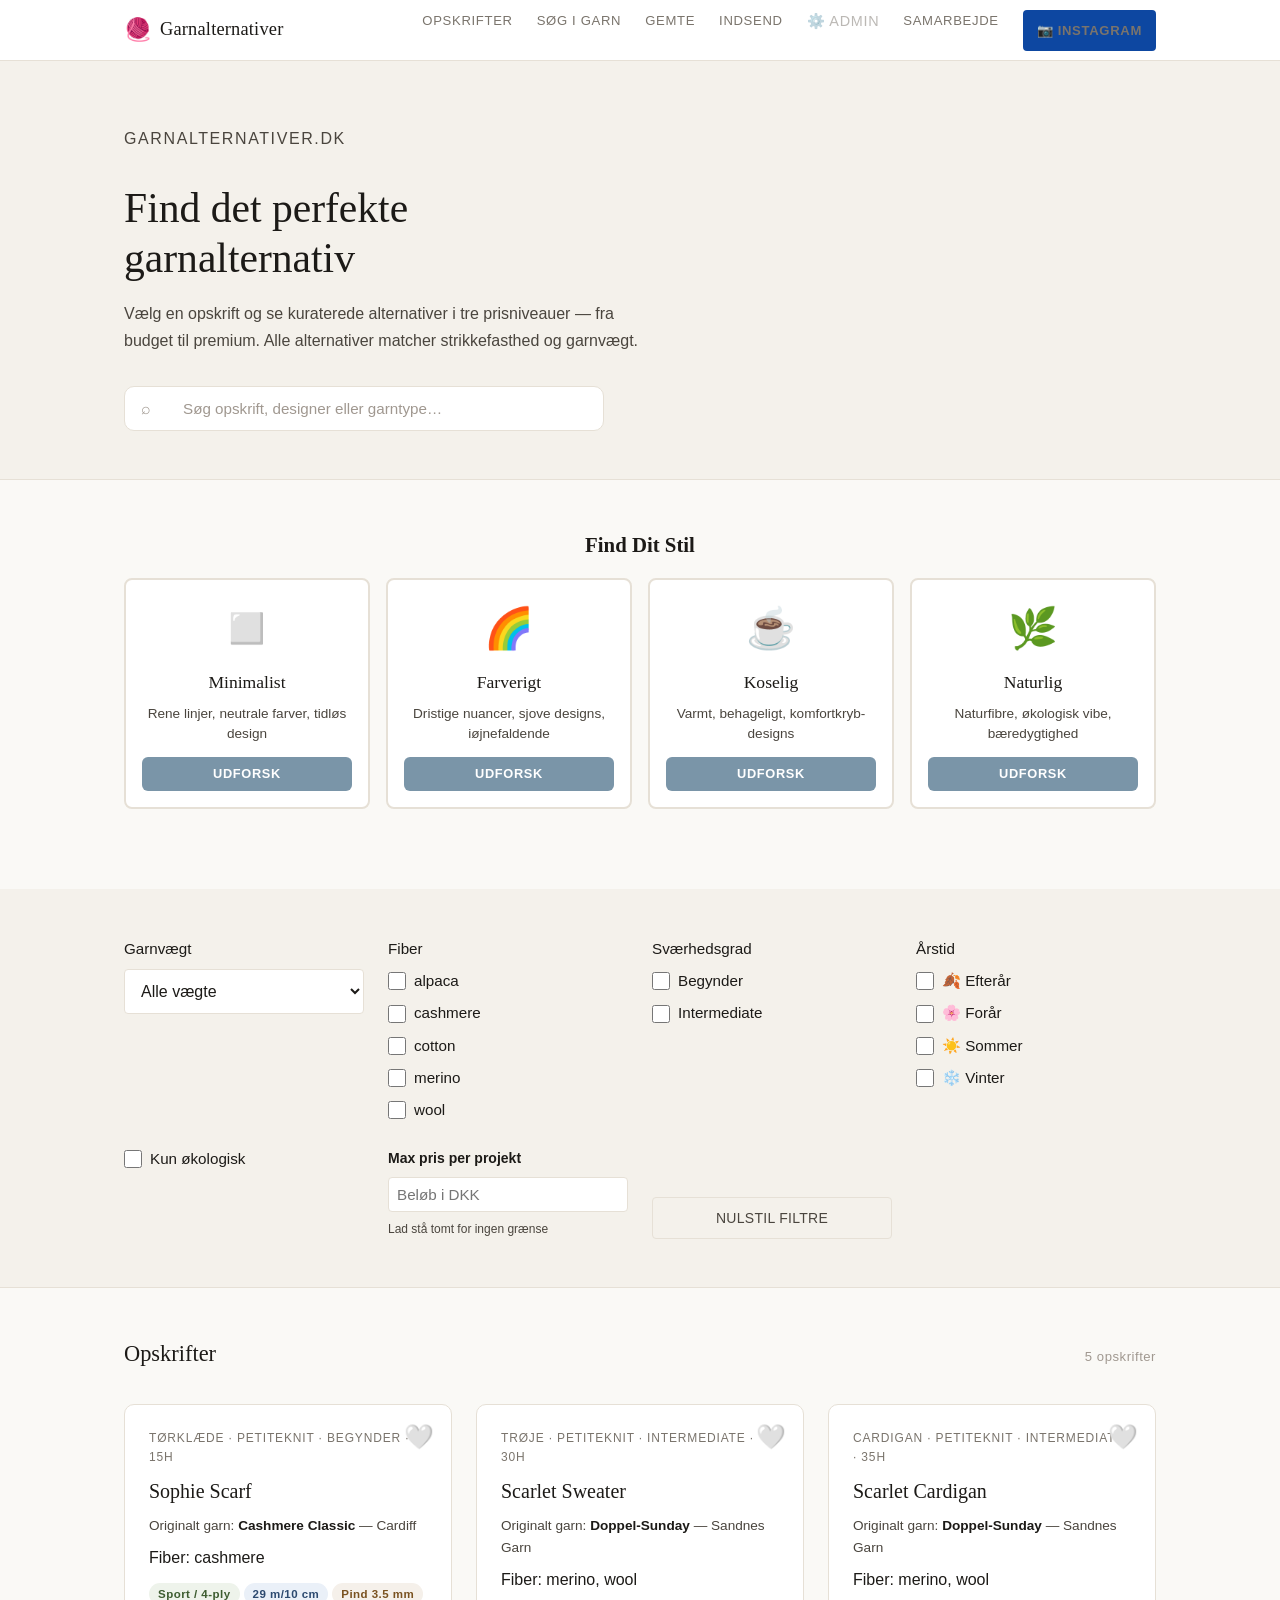
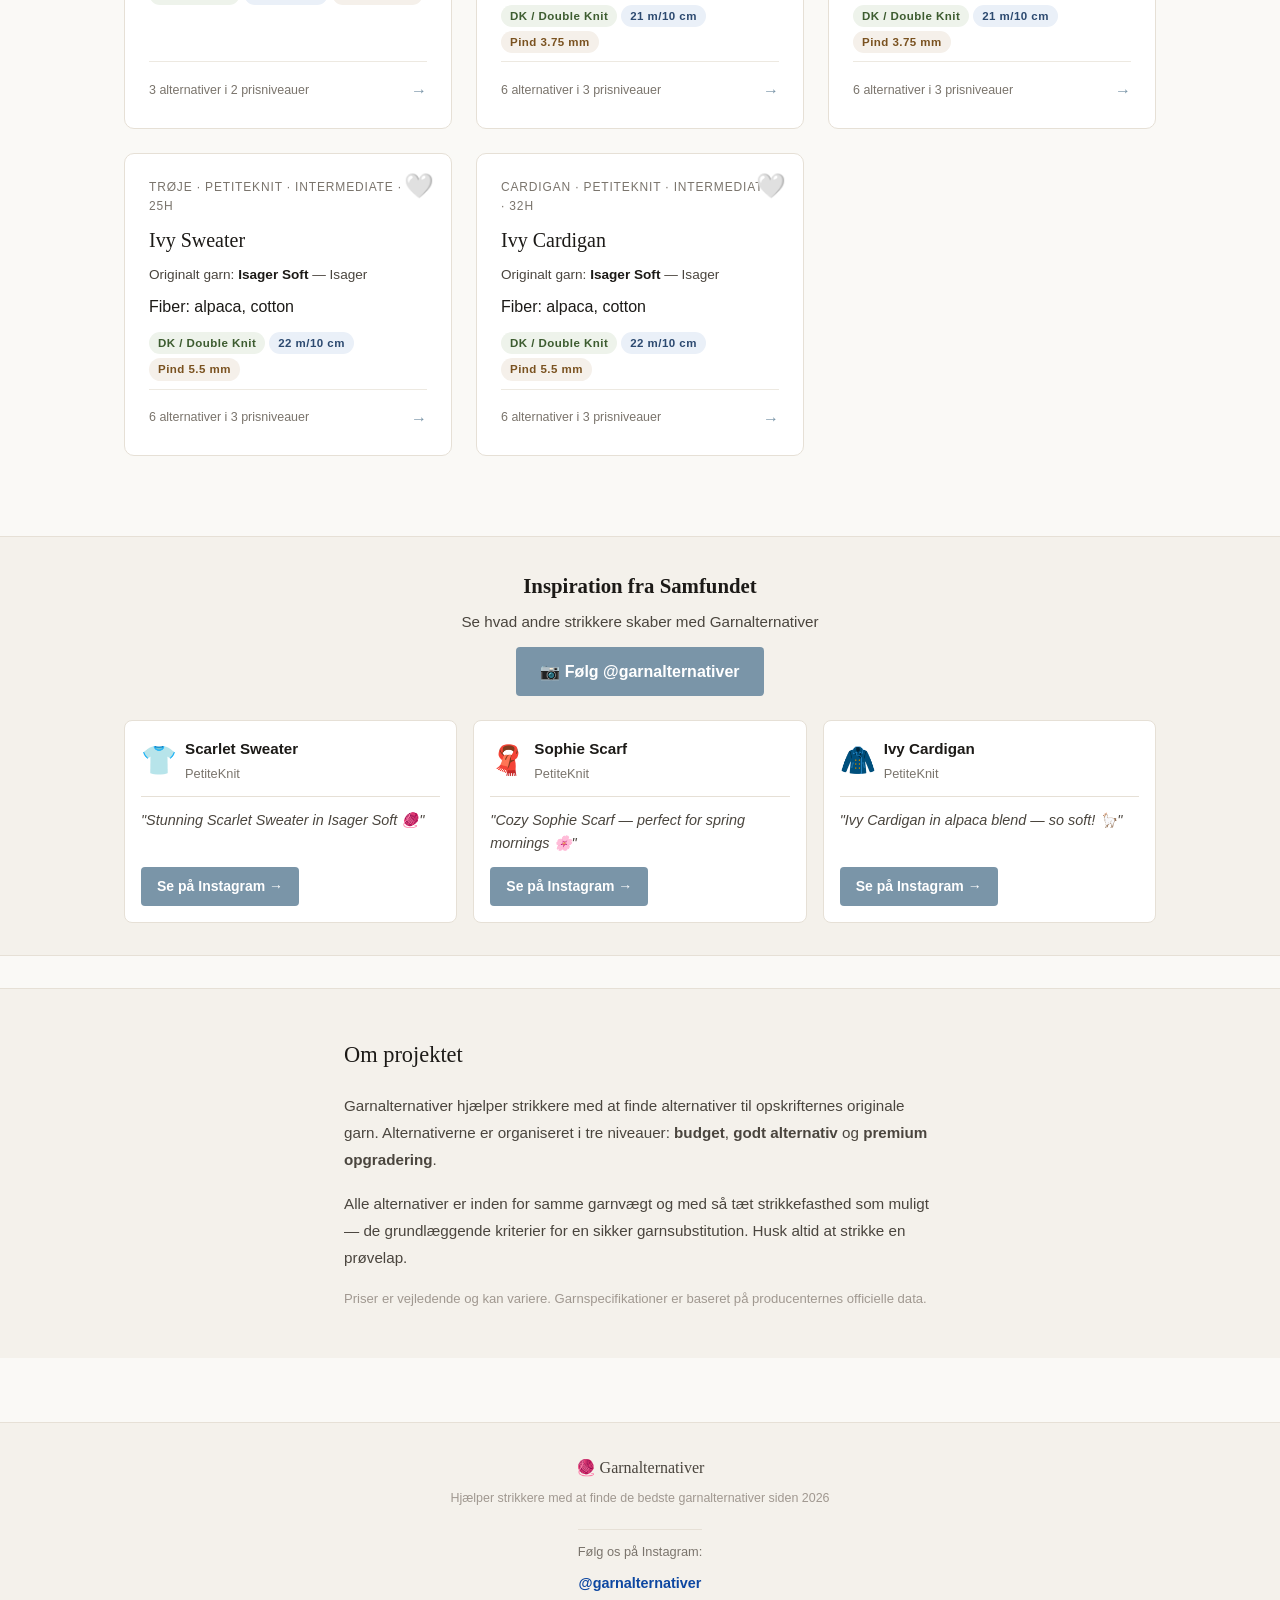
==== index.html @ 862e9bf1 "Add data-yarn-id to detail page yarn cards; fix Om projektet text - renderYarnCard: add data-yarn-id" ====
<!DOCTYPE html>
<html lang="da">
<head>
  <meta charset="UTF-8" />
  <meta name="viewport" content="width=device-width, initial-scale=1.0" />
  <meta name="description" content="Find det perfekte garnalternativ til din strikeopskrift. Budget, midrange og premium alternativer med strikkefasthed og prissammenligning." />
  <title>Garnalternativer — Find det perfekte garn</title>
  <link rel="stylesheet" href="style.css" />
  <link rel="stylesheet" href="css/filters.css" />
  <link rel="stylesheet" href="css/inspiration.css" />
  <link rel="stylesheet" href="css/instagram.css" />
  <link rel="stylesheet" href="css/collections.css" />
  <link rel="stylesheet" href="css/reviews.css" />
  <link rel="stylesheet" href="css/budget.css" />
  <link rel="stylesheet" href="css/yarn-detail-modal.css" />
</head>
<body>

  <!-- ── Header ─────────────────────────────────────────────── -->
  <header class="site-header">
    <div class="container">
      <a href="#" class="logo" onclick="showPatternList(); return false;">
        <span class="logo-icon">🧶</span>
        <span class="logo-text">Garnalternativer</span>
      </a>
      <nav class="site-nav" aria-label="Primær navigation">
        <a href="#" onclick="showPatternList(); return false;">Opskrifter</a>
        <a href="browse.html">Søg i Garn</a>
        <a href="collections.html">Gemte</a>
        <a href="submit.html">Indsend</a>
        <a href="admin.html" style="opacity: 0.5; font-size: 0.9rem;">⚙️ Admin</a>
        <a href="partner.html">Samarbejde</a>
        <a href="https://instagram.com/garnalternativer" class="follow-btn" target="_blank" rel="noopener noreferrer">
          📷 Instagram
        </a>
      </nav>
    </div>
  </header>

  <main>

    <!-- ── Pattern list view ──────────────────────────────── -->
    <div id="patternSection">

      <!-- Hero -->
      <section class="hero">
        <div class="container">
          <div class="hero-inner">
            <p class="hero-eyebrow">Garnalternativer.dk</p>
            <h1>Find det perfekte<br>garnalternativ</h1>
            <p>Vælg en opskrift og se kuraterede alternativer i tre prisniveauer — fra budget til premium. Alle alternativer matcher strikkefasthed og garnvægt.</p>
            <div class="search-wrap" role="search">
              <span class="search-icon" aria-hidden="true">⌕</span>
              <input
                type="search"
                id="searchInput"
                placeholder="Søg opskrift, designer eller garntype…"
                autocomplete="off"
                aria-label="Søg i opskrifter"
              />
            </div>
          </div>
        </div>
      </section>

      <!-- Inspiration / Aesthetic Browser -->
      <section class="section inspiration-section">
        <div class="container">
          <h2 class="inspiration-title">Find Dit Stil</h2>
          <div class="aesthetic-grid" id="aestheticGrid" role="list"></div>
        </div>
      </section>

      <!-- Filters -->
      <section class="section filter-section">
        <div class="container">
          <div class="filters-wrap">
            <div class="filter-group">
              <label for="filterWeight" class="filter-label">Garnvægt</label>
              <select id="filterWeight" class="filter-select">
                <option value="">Alle vægte</option>
              </select>
            </div>

            <div class="filter-group">
              <label class="filter-label">Fiber</label>
              <div class="filter-checkboxes" id="filterFibers"></div>
            </div>

            <div class="filter-group">
              <label class="filter-label">Sværhedsgrad</label>
              <div class="filter-checkboxes" id="filterDifficulty"></div>
            </div>

            <div class="filter-group">
              <label class="filter-label">Årstid</label>
              <div class="filter-checkboxes" id="filterSeasonality"></div>
            </div>

            <div class="filter-group">
              <label class="filter-label">
                <input type="checkbox" id="filterEco" class="filter-checkbox" />
                Kun økologisk
              </label>
            </div>

            <div class="filter-group filter-budget">
              <label for="filterBudget" class="filter-budget-label">Max pris per projekt</label>
              <input type="number" id="filterBudget" class="filter-budget-input" placeholder="Beløb i DKK" min="0" />
              <span class="filter-budget-unit">Lad stå tomt for ingen grænse</span>
            </div>

            <button id="filterReset" class="filter-reset-btn">Nulstil filtre</button>
          </div>
        </div>
      </section>

      <!-- Pattern grid -->
      <section class="section" aria-labelledby="patterns-heading">
        <div class="container">
          <div class="section-head">
            <h2 class="section-title" id="patterns-heading">Opskrifter</h2>
            <span class="section-count" id="patternCount"></span>
          </div>
          <div class="pattern-grid" id="patternGrid" role="list"></div>
        </div>
      </section>

      <!-- Instagram Gallery -->
      <section class="instagram-section">
        <div class="container">
          <div class="instagram-header">
            <h2 class="instagram-title">Inspiration fra Samfundet</h2>
            <p class="instagram-subtitle">Se hvad andre strikkere skaber med Garnalternativer</p>
            <a href="https://instagram.com/garnalternativer" class="instagram-cta" target="_blank" rel="noopener noreferrer">
              📷 Følg @garnalternativer
            </a>
          </div>
          <div id="igGallery" role="list"></div>
        </div>
      </section>

      <!-- About -->
      <section class="section" id="om" style="background: var(--bg-warm); border-top: 1px solid var(--border);">
        <div class="container" style="max-width: 640px;">
          <h2 class="section-title" style="margin-bottom: 1.2rem;">Om projektet</h2>
          <p style="font-size:0.95rem; color:var(--ink-2); line-height:1.8; margin-bottom:1rem;">
            Garnalternativer hjælper strikkere med at finde alternativer til opskrifternes originale garn.
            Alternativerne er organiseret i tre niveauer: <strong>budget</strong>, <strong>godt alternativ</strong> og <strong>premium opgradering</strong>.
          </p>
          <p style="font-size:0.95rem; color:var(--ink-2); line-height:1.8; margin-bottom:1rem;">
            Alle alternativer er inden for samme garnvægt og med så tæt strikkefasthed som muligt
            — de grundlæggende kriterier for en sikker garnsubstitution. Husk altid at strikke en prøvelap.
          </p>
          <p style="font-size:0.82rem; color:var(--ink-4); line-height:1.7;">
            Priser er vejledende og kan variere. Garnspecifikationer er baseret på producenternes officielle data.
          </p>
        </div>
      </section>

    </div><!-- /patternSection -->

    <!-- ── Detail view ────────────────────────────────────── -->
    <div id="detailSection" style="display:none;">
      <section class="section">
        <div class="container">
          <div id="detailContent"></div>
        </div>
      </section>
    </div>

  </main>

  <!-- ── Footer ─────────────────────────────────────────── -->
  <footer class="site-footer">
    <div class="container">
      <div class="footer-logo">🧶 Garnalternativer</div>
      <p class="footer-sub">Hjælper strikkere med at finde de bedste garnalternativer siden 2026</p>
      <div class="footer-social">
        <p class="footer-social-label">Følg os på Instagram:</p>
        <a href="https://instagram.com/garnalternativer" class="footer-instagram-link" target="_blank" rel="noopener noreferrer">
          @garnalternativer
        </a>
      </div>
    </div>
  </footer>

  <script src="data.js"></script>
  <script src="js/filters.js"></script>
  <script src="js/collections.js"></script>
  <script src="js/budget.js"></script>
  <script src="app.js"></script>
  <script src="js/inspiration.js"></script>
  <script src="js/instagram.js"></script>
  <script src="js/reviews.js"></script>
  <script src="js/yarn-patterns-crosslink.js"></script>
  <script>
    // Show pattern count
    document.addEventListener('DOMContentLoaded', () => {
      const el = document.getElementById('patternCount');
      if (el) el.textContent = PATTERNS.length + ' opskrifter';
    });
  </script>

</body>
</html>
---- style.css ----
/* ─────────────────────────────────────────────────────────────────
   Garnalternativer — Design System
   Aesthetic: Kinfolk meets Ravelry. Warm whites, editorial spacing,
   serif headings, muted Scandinavian palette.
───────────────────────────────────────────────────────────────── */

/* ── Reset ─────────────────────────────────────────────────────── */
*, *::before, *::after { box-sizing: border-box; margin: 0; padding: 0; }
img { display: block; max-width: 100%; }

/* ── Tokens ────────────────────────────────────────────────────── */
:root {
  /* Palette */
  --bg:           #faf9f6;
  --bg-warm:      #f4f1eb;
  --bg-card:      #ffffff;
  --border:       #e6e0d6;
  --border-light: #ede9e1;

  --ink:          #1c1a17;
  --ink-2:        #4a453e;
  --ink-3:        #7a746c;
  --ink-4:        #a09890;

  /* Text color aliases */
  --color-text: var(--ink);
  --color-text-muted: var(--ink-2);
  --color-surface: var(--bg-card);
  /* Background/border aliases (used in older css files) */
  --color-bg:     var(--bg);
  --color-border: var(--border);

  --accent:       #7a95a8;   /* dusty slate blue — calm, Scandinavian */
  --accent-hover: #5d7d92;

  /* New color system — all use the dusty slate-blue accent */
  --color-brand:      #7a95a8;
  --color-accent-1:   #7a95a8;
  --color-accent-2:   #5d7d92;
  --color-success:    #4caf50;   /* green (status only) */
  --color-warning:    #ff9800;   /* orange (status only) */
  --color-error:      #f44336;   /* red (status only) */

  /* Tier colours */
  --budget-col:   #3d5c30;   /* forest green */
  --mid-col:      #2d4a70;   /* slate blue */
  --premium-col:  #7a5220;   /* warm gold-brown */

  /* Gauge verdict colours */
  --exact-col:    #2e5c2e;
  --close-col:    #6b5010;
  --diff-col:     #8b2020;

  /* Spacing scale */
  --sp-1: 4px;
  --sp-2: 8px;
  --sp-3: 12px;
  --sp-4: 16px;
  --sp-5: 24px;
  --sp-6: 32px;
  --sp-7: 48px;
  --sp-8: 64px;

  /* Spacing aliases */
  --space-xs: var(--sp-1);
  --space-sm: var(--sp-2);
  --space-md: var(--sp-4);
  --space-lg: var(--sp-5);
  --space-xl: var(--sp-6);

  /* Typography */
  --serif:  Georgia, 'Times New Roman', serif;
  --sans:   -apple-system, BlinkMacSystemFont, 'Segoe UI', Helvetica, Arial, sans-serif;
  --font-body: var(--sans);

  /* Misc */
  --radius:    10px;
  --radius-sm: 6px;
  --shadow:    0 1px 4px rgba(0,0,0,0.06), 0 4px 16px rgba(0,0,0,0.06);
  --shadow-sm: 0 1px 3px rgba(0,0,0,0.08);
  --max-w:     1080px;
  --transition: 0.18s ease;
}

/* ── Base ──────────────────────────────────────────────────────── */
html { font-size: 16px; scroll-behavior: smooth; }

body {
  font-family: var(--sans);
  background: var(--bg);
  color: var(--ink);
  line-height: 1.6;
  -webkit-font-smoothing: antialiased;
}

.container {
  max-width: var(--max-w);
  margin: 0 auto;
  padding: 0 var(--sp-5);
}

@media (max-width: 600px) {
  .container { padding: 0 var(--sp-4); }
}

/* ── Header ────────────────────────────────────────────────────── */
.site-header {
  background: var(--bg-card);
  border-bottom: 1px solid var(--border);
  position: sticky;
  top: 0;
  z-index: 200;
}

.site-header .container {
  display: flex;
  align-items: center;
  justify-content: space-between;
  height: 60px;
  gap: var(--sp-5);
}

.logo {
  display: flex;
  align-items: center;
  gap: var(--sp-2);
  text-decoration: none;
  color: var(--ink);
  flex-shrink: 0;
}
.logo-icon { font-size: 1.4rem; line-height: 1; }
.logo-text  { font-family: var(--serif); font-size: 1.15rem; font-weight: normal; letter-spacing: 0.01em; }

.site-nav { display: flex; gap: var(--sp-5); }
.site-nav a {
  font-size: 0.82rem;
  letter-spacing: 0.05em;
  text-transform: uppercase;
  color: var(--ink-3);
  text-decoration: none;
  transition: color var(--transition);
}
.site-nav a:hover { color: var(--accent); }

/* ── Hero ──────────────────────────────────────────────────────── */
.hero {
  background: var(--bg-warm);
  border-bottom: 1px solid var(--border);
  padding: var(--sp-8) 0 var(--sp-7);
}

.hero-inner {
  max-width: 640px;
}

.hero-eyebrow {
  font-size: 0.75rem;
  letter-spacing: 0.1em;
  text-transform: uppercase;
  color: var(--ink-3);
  margin-bottom: var(--sp-3);
}

.hero h1 {
  font-family: var(--serif);
  font-size: clamp(1.8rem, 4vw, 2.6rem);
  font-weight: normal;
  line-height: 1.2;
  color: var(--ink);
  margin-bottom: var(--sp-4);
}

.hero p {
  font-size: 1rem;
  color: var(--ink-2);
  margin-bottom: var(--sp-6);
  max-width: 520px;
  line-height: 1.7;
}

/* Search bar */
.search-wrap {
  display: flex;
  max-width: 480px;
  border: 1.5px solid var(--border);
  border-radius: var(--radius);
  background: var(--bg-card);
  overflow: hidden;
  transition: border-color var(--transition), box-shadow var(--transition);
}
.search-wrap:focus-within {
  border-color: var(--accent);
  box-shadow: 0 0 0 3px rgba(139,96,64,0.12);
}

.search-wrap input {
  flex: 1;
  border: none;
  outline: none;
  padding: 13px var(--sp-4);
  font-size: 0.95rem;
  font-family: var(--sans);
  background: transparent;
  color: var(--ink);
}
.search-wrap input::placeholder { color: var(--ink-4); }

.search-icon {
  display: flex;
  align-items: center;
  padding: 0 var(--sp-4);
  color: var(--ink-4);
  font-size: 1rem;
}

/* ── Section ───────────────────────────────────────────────────── */
.section { padding: var(--sp-7) 0; }

.section-head {
  display: flex;
  align-items: baseline;
  justify-content: space-between;
  margin-bottom: var(--sp-6);
  gap: var(--sp-4);
}

.section-title {
  font-family: var(--serif);
  font-size: 1.4rem;
  font-weight: normal;
  color: var(--ink);
}

.section-count {
  font-size: 0.82rem;
  color: var(--ink-4);
  letter-spacing: 0.04em;
}

/* ── Pattern Grid ──────────────────────────────────────────────── */
.pattern-grid {
  display: grid;
  grid-template-columns: repeat(auto-fill, minmax(300px, 1fr));
  gap: var(--sp-5);
}

@media (max-width: 480px) {
  .pattern-grid { grid-template-columns: 1fr; }
}

.pattern-card {
  background: var(--bg-card);
  border: 1px solid var(--border);
  border-radius: var(--radius);
  overflow: hidden;
  cursor: pointer;
  transition: all var(--transition);
  display: flex;
  flex-direction: column;
  position: relative;
}
.pattern-card::before {
  content: '';
  position: absolute;
  top: 0;
  left: 0;
  right: 0;
  height: 3px;
  background: var(--accent);
  opacity: 0;
  transition: opacity var(--transition);
  z-index: 1;
}
.pattern-card:hover {
  transform: translateY(-3px);
  box-shadow: 0 8px 24px rgba(0,0,0,0.1);
  border-color: var(--accent);
}
.pattern-card:hover::before {
  opacity: 1;
}
.pattern-card:focus-visible {
  outline: 2px solid var(--accent);
  outline-offset: 2px;
}

.pattern-card-image {
  width: 100%;
  height: 280px;
  overflow: hidden;
  background: var(--bg-warm);
  display: flex;
  align-items: center;
  justify-content: center;
  border-bottom: 1px solid var(--border-light);
}

.pattern-card-image img {
  width: 100%;
  height: 100%;
  object-fit: cover;
  object-position: center;
  transition: transform 0.3s ease;
}

.pattern-card:hover .pattern-card-image img {
  transform: scale(1.05);
}

.pattern-card-emoji {
  background: var(--bg-warm);
  font-size: 4rem;
  text-align: center;
  padding: var(--sp-6) 0;
  border-bottom: 1px solid var(--border-light);
  line-height: 1;
}

.pattern-card-body {
  padding: var(--sp-5);
  display: flex;
  flex-direction: column;
  gap: var(--sp-2);
  flex: 1;
}

.pattern-card-type {
  font-size: 0.75rem;
  letter-spacing: 0.07em;
  text-transform: uppercase;
  color: var(--ink-3);
}

.pattern-card-name {
  font-family: var(--serif);
  font-size: 1.25rem;
  font-weight: normal;
  color: var(--ink);
}

.pattern-card-yarn {
  font-size: 0.85rem;
  color: var(--ink-2);
}
.pattern-card-yarn strong { color: var(--ink); }

.pattern-card-pills {
  display: flex;
  flex-wrap: wrap;
  gap: var(--sp-1);
  margin-top: var(--sp-1);
}

.pill {
  display: inline-block;
  padding: 2px 9px;
  border-radius: 20px;
  font-size: 0.72rem;
  font-weight: 600;
  letter-spacing: 0.04em;
  white-space: nowrap;
}
.pill-weight { background: #eef3eb; color: var(--budget-col); }
.pill-gauge  { background: #eaf0f8; color: var(--mid-col); }
.pill-needle { background: #f5f0ea; color: var(--premium-col); }

.pattern-card-footer {
  display: flex;
  align-items: center;
  justify-content: space-between;
  margin-top: auto;
  padding-top: var(--sp-4);
  border-top: 1px solid var(--border-light);
}

.alt-count {
  font-size: 0.78rem;
  color: var(--ink-3);
}

.card-arrow {
  color: var(--accent);
  font-size: 1rem;
  transition: transform var(--transition);
}
.pattern-card:hover .card-arrow { transform: translateX(3px); }

/* Favorite Button on Pattern Card */
.favorite-btn {
  position: absolute;
  top: var(--sp-3);
  right: var(--sp-3);
  background: rgba(255, 255, 255, 0.9);
  border: 1px solid var(--border);
  border-radius: 50%;
  width: 40px;
  height: 40px;
  display: flex;
  align-items: center;
  justify-content: center;
  font-size: 1.2rem;
  cursor: pointer;
  transition: all var(--transition);
  z-index: 10;
}

.favorite-btn:hover {
  background: white;
  border-color: var(--accent);
  transform: scale(1.1);
}

.favorite-btn.favorited {
  animation: favorite-pulse 0.3s ease;
}

@keyframes favorite-pulse {
  0% { transform: scale(1); }
  50% { transform: scale(1.15); }
  100% { transform: scale(1); }
}

.no-results {
  grid-column: 1 / -1;
  text-align: center;
  padding: var(--sp-7);
  color: var(--ink-3);
  font-size: 0.95rem;
}

/* ── Back button ────────────────────────────────────────────────── */
.back-btn {
  background: none;
  border: none;
  padding: 0;
  color: var(--accent);
  font-size: 0.85rem;
  font-family: var(--sans);
  cursor: pointer;
  display: inline-flex;
  align-items: center;
  gap: var(--sp-1);
  margin-bottom: var(--sp-6);
  transition: color var(--transition);
}
.back-btn:hover { color: var(--accent-hover); }

/* ── Detail Header ──────────────────────────────────────────────── */
/* ── Detail 50/50 Hero ─────────────────────────────────────────── */
.detail-hero {
  display: grid;
  grid-template-columns: 1fr 1fr;
  min-height: 480px;
  margin-bottom: var(--sp-7);
  border: 1px solid var(--border);
  border-radius: var(--radius);
  overflow: hidden;
}

.detail-image-col {
  overflow: hidden;
  background: var(--bg-warm);
}

.detail-image-col img {
  width: 100%;
  height: 100%;
  object-fit: cover;
  object-position: center top;
  display: block;
}

.detail-image-col--fallback {
  display: flex;
  align-items: center;
  justify-content: center;
}

.detail-emoji-fallback {
  font-size: 8rem;
  line-height: 1;
}

.detail-data {
  padding: var(--sp-7) var(--sp-6);
  overflow-y: auto;
  display: flex;
  flex-direction: column;
  gap: var(--sp-4);
}

@media (max-width: 800px) {
  .detail-hero {
    grid-template-columns: 1fr;
    min-height: auto;
  }

  .detail-image-col {
    height: 320px;
  }

  .detail-data {
    padding: var(--sp-5) var(--sp-4);
  }
}

.detail-header {
  display: grid;
  grid-template-columns: 200px 1fr;
  gap: var(--sp-6);
  margin-bottom: var(--sp-6);
  align-items: start;
}

@media (max-width: 700px) {
  .detail-header { grid-template-columns: 1fr; }
}

.detail-emoji {
  background: var(--bg-warm);
  border: 1px solid var(--border);
  border-radius: var(--radius);
  font-size: 6rem;
  text-align: center;
  padding: var(--sp-6) 0;
  line-height: 1;
}

.detail-type {
  font-size: 0.75rem;
  letter-spacing: 0.08em;
  text-transform: uppercase;
  color: var(--ink-3);
  margin-bottom: var(--sp-2);
}

.detail-title {
  font-family: var(--serif);
  font-size: clamp(1.8rem, 3vw, 2.4rem);
  font-weight: normal;
  color: var(--ink);
  margin-bottom: var(--sp-4);
  line-height: 1.1;
  letter-spacing: -0.01em;
}

.detail-desc {
  font-size: 0.95rem;
  color: var(--ink-2);
  line-height: 1.7;
  margin-bottom: var(--sp-5);
  max-width: 560px;
}

/* Original yarn spec box */
.yarn-spec-box {
  background: linear-gradient(135deg, var(--bg-warm) 0%, rgba(255,255,255,0.5) 100%);
  border: 1px solid var(--border);
  border-radius: var(--radius-sm);
  padding: var(--sp-5) var(--sp-5);
  margin-bottom: var(--sp-4);
  transition: border-color var(--transition), box-shadow var(--transition);
}
.yarn-spec-box:hover {
  border-color: #d4d0c8;
}
.yarn-spec-box.secondary {
  background: linear-gradient(135deg, #f0f4f8 0%, rgba(255,255,255,0.5) 100%);
  border-color: #d4e0ec;
}

.yarn-spec-label {
  font-size: 0.7rem;
  text-transform: uppercase;
  letter-spacing: 0.1em;
  color: var(--ink-3);
  margin-bottom: var(--sp-2);
  font-weight: 600;
}

.yarn-spec-name {
  font-family: var(--serif);
  font-size: 1.05rem;
  color: var(--ink);
  margin-bottom: var(--sp-3);
}
.yarn-brand {
  font-family: var(--sans);
  font-size: 0.85rem;
  color: var(--ink-3);
}

.yarn-spec-row {
  display: flex;
  flex-wrap: wrap;
  gap: var(--sp-4);
  font-size: 0.85rem;
  color: var(--ink-2);
}
.yarn-spec-row strong { color: var(--ink); }

.price-tag {
  font-weight: 700;
  color: var(--ink);
  background: rgba(255,255,255,0.7);
  padding: 1px 8px;
  border-radius: 4px;
  border: 1px solid var(--border);
}

.yarn-spec-cost {
  margin-top: var(--sp-3);
  padding-top: var(--sp-3);
  border-top: 1px solid var(--border);
  font-size: 0.82rem;
  color: var(--ink-2);
}
.yarn-spec-cost strong { color: var(--ink); }

/* Tier intro */
.tier-intro {
  background: var(--bg-card);
  border: 1px solid var(--border-light);
  border-radius: var(--radius-sm);
  padding: var(--sp-4) var(--sp-5);
  margin-bottom: var(--sp-7);
}
.tier-intro p {
  font-size: 0.88rem;
  color: var(--ink-2);
  line-height: 1.6;
}
.tier-intro em { font-style: italic; color: var(--ink); }

/* ── Tier Sections ──────────────────────────────────────────────── */
.tier-section {
  margin-bottom: var(--sp-8);
  scroll-margin-top: 80px;
}

.tier-heading {
  display: flex;
  align-items: center;
  gap: var(--sp-3);
  margin-bottom: var(--sp-6);
  padding-bottom: var(--sp-5);
  border-bottom: 2px solid var(--border-light);
  transition: border-color var(--transition);
}

.tier-emoji {
  font-size: 1.4rem;
  line-height: 1;
  flex-shrink: 0;
}

.tier-label {
  font-family: var(--serif);
  font-size: 1.3rem;
  font-weight: normal;
  line-height: 1.2;
  transition: color var(--transition);
}

.tier-sublabel {
  font-size: 0.76rem;
  color: var(--ink-3);
  margin-top: 4px;
  font-weight: 500;
}

.tier-empty {
  font-size: 0.88rem;
  color: var(--ink-4);
  font-style: italic;
  padding: var(--sp-4) 0;
}

/* Yarn cards grid */
.yarn-cards {
  display: grid;
  grid-template-columns: repeat(auto-fill, minmax(340px, 1fr));
  gap: var(--sp-5);
}

@media (max-width: 500px) {
  .yarn-cards { grid-template-columns: 1fr; }
}

/* ── Yarn Card ──────────────────────────────────────────────────── */
.yarn-card {
  background: var(--bg-card);
  border: 1px solid var(--border);
  border-radius: var(--radius);
  padding: var(--sp-5);
  display: flex;
  flex-direction: column;
  gap: var(--sp-4);
  transition: all var(--transition);
  position: relative;
  overflow: hidden;
}
.yarn-card::before {
  content: '';
  position: absolute;
  top: 0;
  left: 0;
  right: 0;
  height: 2px;
  background: var(--accent);
  opacity: 0;
  transition: opacity var(--transition);
}
.yarn-card:hover {
  box-shadow: var(--shadow);
  border-color: var(--accent);
}
.yarn-card:hover::before {
  opacity: 1;
}

.yarn-card-top {
  display: flex;
  justify-content: space-between;
  align-items: flex-start;
  gap: var(--sp-4);
  padding-bottom: var(--sp-4);
  border-bottom: 1px solid var(--border-light);
}

.yarn-card-name {
  font-family: var(--serif);
  font-size: 1.1rem;
  color: var(--ink);
  margin-bottom: 4px;
  font-weight: normal;
}

.yarn-card-brand {
  font-size: 0.78rem;
  color: var(--ink-3);
  margin-bottom: var(--sp-2);
  font-weight: 500;
}

.yarn-card-badges {
  display: flex;
  flex-wrap: wrap;
  gap: var(--sp-1);
}

.badge {
  display: inline-block;
  padding: 2px 8px;
  border-radius: 4px;
  font-size: 0.7rem;
  font-weight: 600;
  letter-spacing: 0.03em;
}
.badge-eco   { background: #eaf3e8; color: #2e5c2a; border: 1px solid #c0d8bc; }
.badge-vegan { background: #e8f0ea; color: #2a5030; border: 1px solid #b8d0bc; }
.badge-mf    { background: #edf4ee; color: #284e2e; border: 1px solid #bcd4c0; }
.badge-wash  { background: #e8f0f8; color: #2040680; border: 1px solid #b8cce0; }
.badge-fiber { background: #f4ede8; color: #6e3820; border: 1px solid #d8c0b0; }

/* Price block */
.yarn-card-price {
  text-align: right;
  flex-shrink: 0;
}
.price-main {
  font-family: var(--serif);
  font-size: 1.4rem;
  color: var(--ink);
  white-space: nowrap;
  font-weight: 600;
}
.price-unit {
  font-size: 0.7rem;
  color: var(--ink-3);
  text-transform: uppercase;
  letter-spacing: 0.02em;
  font-weight: 500;
}
.price-diff {
  font-size: 0.76rem;
  font-weight: 600;
  margin-top: 6px;
  white-space: nowrap;
  text-transform: uppercase;
  letter-spacing: 0.03em;
}
.price-diff.cheaper { color: var(--budget-col); }
.price-diff.pricier { color: var(--diff-col); }
.price-diff.same    { color: var(--ink-4); }

/* Spec comparison (two-column layout with divider) */
.spec-compare {
  display: grid;
  grid-template-columns: 1fr 2px 1fr;
  border: 1px solid var(--border-light);
  border-radius: var(--radius-sm);
  overflow: hidden;
  max-width: 700px;
  margin: var(--sp-4) auto;
}

.spec-column {
  display: grid;
  grid-template-rows: auto auto auto auto auto;
  gap: var(--sp-3);
  padding: var(--sp-4);
}

.spec-column-orig {
  background: var(--bg);
}

.spec-column-alt {
  background: var(--bg);
}

.spec-column-label {
  font-size: 0.7rem;
  text-transform: uppercase;
  letter-spacing: 0.1em;
  font-weight: 700;
  margin-bottom: var(--sp-2);
}

.spec-column-orig .spec-column-label {
  color: var(--ink-4);
}

.spec-column-alt .spec-column-label {
  color: var(--ink-4);
}

.spec-item {
  display: flex;
  flex-direction: column;
  gap: 3px;
}

.spec-item-label {
  font-size: 0.68rem;
  color: var(--ink-3);
  text-transform: uppercase;
  letter-spacing: 0.04em;
  font-weight: 700;
}

.spec-item-value {
  font-size: 0.88rem;
  line-height: 1.5;
}

.spec-column-orig .spec-item-value {
  color: var(--ink-2);
  font-weight: 400;
}

.spec-column-alt .spec-item-value {
  color: var(--ink-2);
  font-weight: 400;
}

.spec-item-verdict {
  display: block;
  font-size: 0.68rem;
  margin-top: 2px;
  font-weight: 400;
}

/* Divider */
.spec-divider {
  background: var(--border);
  width: 2px;
}

/* Verdict colours */
.spec-item-value.exact { color: var(--exact-col); }
.spec-item-value.close { color: var(--close-col); }
.spec-item-value.diff  { color: var(--diff-col); }

/* Original yarn header — matches yarn card structure */
.original-yarn-header {
  background: var(--bg);
  border: 1px solid var(--border-light);
  border-radius: var(--radius);
  padding: var(--sp-5);
  display: flex;
  flex-direction: column;
  gap: var(--sp-4);
}

.yarn-spec-label {
  font-size: 0.65rem;
  color: var(--ink-4);
  text-transform: uppercase;
  letter-spacing: 0.1em;
  font-weight: 700;
  margin-bottom: 0;
}

.orig-yarn-top {
  display: flex;
  justify-content: space-between;
  align-items: flex-start;
  gap: var(--sp-4);
  padding-bottom: var(--sp-4);
  border-bottom: 1px solid var(--border-light);
}

.orig-yarn-name {
  font-family: var(--serif);
  font-size: 1.1rem;
  color: var(--ink);
  margin-bottom: 4px;
  font-weight: normal;
}

.orig-yarn-brand {
  font-size: 0.85rem;
  color: var(--ink-3);
}

.orig-yarn-price {
  text-align: right;
  flex-shrink: 0;
}

.orig-price-main {
  font-size: 1.2rem;
  font-weight: 600;
  color: var(--ink);
}

.orig-price-unit {
  font-size: 0.75rem;
  color: var(--ink-3);
}

.orig-yarn-attrs {
  display: grid;
  grid-template-columns: repeat(auto-fit, minmax(150px, 1fr));
  gap: var(--sp-4) var(--sp-5);
}

.orig-attr {
  display: flex;
  flex-direction: column;
  gap: 3px;
}

.orig-attr-label {
  font-size: 0.65rem;
  color: var(--ink-3);
  text-transform: uppercase;
  letter-spacing: 0.05em;
  font-weight: 700;
}

.orig-attr-value {
  font-size: 0.9rem;
  color: var(--ink);
  font-weight: 400;
  line-height: 1.4;
}

.orig-yarn-cost {
  background: linear-gradient(135deg, var(--bg-warm) 0%, rgba(139,96,64,0.04) 100%);
  border: 1px solid var(--border-light);
  border-radius: var(--radius-sm);
  padding: var(--sp-4) var(--sp-5);
  display: flex;
  flex-direction: column;
  gap: 6px;
  margin-top: var(--sp-2);
}

.orig-cost-label {
  font-size: 0.65rem;
  color: var(--ink-3);
  text-transform: uppercase;
  letter-spacing: 0.06em;
  font-weight: 600;
}

.orig-cost-value {
  font-size: 0.95rem;
  color: var(--ink-2);
  line-height: 1.5;
}

@media (max-width: 600px) {
  .spec-compare {
    grid-template-columns: 1fr;
  }
  .spec-divider {
    display: none;
  }
  .spec-column {
    padding: var(--sp-3);
  }
  .yarn-spec-box .spec-column {
    grid-template-columns: 1fr;
    gap: var(--sp-4);
  }
}

/* Cost estimate */
.cost-estimate {
  background: linear-gradient(135deg, var(--bg-warm) 0%, rgba(139,96,64,0.04) 100%);
  border: 1px solid var(--border-light);
  border-radius: var(--radius-sm);
  padding: var(--sp-4) var(--sp-5);
  display: flex;
  flex-direction: column;
  gap: 6px;
}
.cost-label {
  font-size: 0.68rem;
  color: var(--ink-3);
  text-transform: uppercase;
  letter-spacing: 0.06em;
  font-weight: 600;
}
.cost-value {
  font-size: 0.9rem;
  color: var(--ink-2);
  line-height: 1.5;
}
.cost-value strong {
  color: var(--ink);
  font-size: 1rem;
  font-weight: 700;
}

/* Why box */
.why-box {
  background: linear-gradient(135deg, #f8f5f0 0%, rgba(139,96,64,0.06) 100%);
  border-left: 4px solid var(--accent);
  padding: var(--sp-4) var(--sp-5);
  display: flex;
  flex-direction: column;
  gap: var(--sp-2);
  border-radius: 0 var(--radius-sm) var(--radius-sm) 0;
}
.why-label {
  font-size: 0.68rem;
  text-transform: uppercase;
  letter-spacing: 0.1em;
  color: var(--accent);
  font-weight: 700;
  letter-spacing: 0.05em;
}
.why-text {
  font-size: 0.86rem;
  color: var(--ink-2);
  line-height: 1.7;
}

/* Buy button */
.buy-btn {
  display: inline-flex;
  align-items: center;
  justify-content: center;
  padding: 12px var(--sp-6);
  background: var(--ink);
  color: #fff;
  text-decoration: none;
  border-radius: var(--radius-sm);
  font-size: 0.84rem;
  font-weight: 600;
  letter-spacing: 0.04em;
  transition: all var(--transition);
  align-self: flex-start;
  border: 2px solid var(--ink);
  cursor: pointer;
}
.buy-btn:hover {
  background: var(--accent);
  border-color: var(--accent);
  transform: translateY(-1px);
  box-shadow: 0 4px 12px rgba(139,96,64,0.2);
}
.buy-btn:active {
  transform: translateY(0);
}

/* ── Instagram Integration ───────────────────────────────────────── */
.follow-btn {
  display: inline-flex;
  align-items: center;
  gap: 6px;
  padding: 8px 12px;
  background: #0d47a1;
  color: #fff;
  text-decoration: none;
  border-radius: 4px;
  font-size: 0.8rem;
  font-weight: 600;
  transition: all var(--transition);
  border: 2px solid #0d47a1;
  cursor: pointer;
}
.follow-btn:hover {
  opacity: 0.9;
  transform: translateY(-1px);
  box-shadow: 0 4px 12px rgba(13,71,161,0.2);
}

.share-section {
  margin-top: var(--sp-6);
  padding: var(--sp-4);
  background: linear-gradient(135deg, rgba(13,71,161,0.05) 0%, rgba(13,71,161,0.02) 100%);
  border-left: 4px solid #0d47a1;
  border-radius: 4px;
}
.share-section h3 {
  margin: 0 0 8px 0;
  font-size: 1.1rem;
  color: var(--ink);
}
.share-intro {
  margin: 0 0 var(--sp-3) 0;
  font-size: 0.9rem;
  color: var(--ink-3);
}
.share-buttons {
  display: flex;
  gap: var(--sp-2);
  flex-wrap: wrap;
}
.share-btn {
  display: inline-flex;
  align-items: center;
  gap: 6px;
  padding: 10px 16px;
  border: none;
  border-radius: 4px;
  font-size: 0.9rem;
  font-weight: 600;
  cursor: pointer;
  transition: all var(--transition);
}
.share-btn.instagram-btn {
  background: #0d47a1;
  color: #fff;
}
.share-btn.instagram-btn:hover {
  opacity: 0.9;
  transform: translateY(-2px);
  box-shadow: 0 4px 12px rgba(13,71,161,0.3);
}
.share-btn.copy-btn {
  background: var(--ink-4);
  color: var(--ink);
}
.share-btn.copy-btn:hover {
  background: var(--ink-3);
  color: #fff;
  transform: translateY(-2px);
}
.share-btn:active {
  transform: translateY(0);
}

.footer-social {
  margin-top: var(--sp-3);
  padding-top: var(--sp-3);
  border-top: 1px solid var(--border);
}
.footer-social-label {
  font-size: 0.8rem;
  color: var(--ink-3);
  margin: 0 0 8px 0;
}
.footer-instagram-link {
  display: inline-block;
  color: #0d47a1;
  text-decoration: none;
  font-weight: 600;
  font-size: 0.9rem;
  transition: all var(--transition);
}
.footer-instagram-link:hover {
  opacity: 0.8;
  text-decoration: underline;
}

/* ── Footer ────────────────────────────────────────────────────── */
.site-footer {
  background: var(--bg-warm);
  border-top: 1px solid var(--border);
  padding: var(--sp-6) 0;
  margin-top: var(--sp-8);
}
.site-footer .container {
  display: flex;
  flex-direction: column;
  gap: var(--sp-2);
  align-items: center;
  text-align: center;
}
.footer-logo { font-family: var(--serif); font-size: 1rem; color: var(--ink-2); }
.footer-sub  { font-size: 0.78rem; color: var(--ink-4); }

/* ── Utility ───────────────────────────────────────────────────── */
.visually-hidden {
  position: absolute; width: 1px; height: 1px;
  padding: 0; margin: -1px; overflow: hidden;
  clip: rect(0,0,0,0); white-space: nowrap; border: 0;
}
---- css/filters.css ----
/* ─── Filter Section ────────────────────────────────────────────────*/

.filter-section {
  background: var(--bg-warm);
  border-bottom: 1px solid var(--border);
}

.filters-wrap {
  display: grid;
  grid-template-columns: repeat(auto-fit, minmax(200px, 1fr));
  gap: 1.5rem;
  align-items: start;
  padding: 0;
}

/* ─── Filter Group ──────────────────────────────────────────────────*/

.filter-group {
  display: flex;
  flex-direction: column;
  gap: 0.5rem;
}

.filter-label {
  font-size: 0.875rem;
  font-weight: 600;
  color: var(--ink-1);
  text-transform: uppercase;
  letter-spacing: 0.02em;
}

/* ─── Filter Select (Dropdown) ──────────────────────────────────────*/

.filter-select {
  padding: 0.75rem;
  border: 1px solid var(--border);
  border-radius: 4px;
  background: var(--color-surface);
  color: var(--ink-1);
  font-size: 1rem;
  font-family: inherit;
  cursor: pointer;
  transition: border-color 0.18s ease, box-shadow 0.18s ease;
}

.filter-select:hover {
  border-color: var(--ink-3);
}

.filter-select:focus {
  outline: none;
  border-color: var(--color-brand);
  box-shadow: 0 0 0 3px rgba(13, 71, 161, 0.1);
}

/* ─── Filter Checkboxes ─────────────────────────────────────────────*/

.filter-checkboxes {
  display: flex;
  flex-direction: column;
  gap: 0.5rem;
}

.filter-checkbox-item {
  display: flex;
  align-items: center;
  gap: 0.5rem;
  cursor: pointer;
}

.filter-checkbox-item input[type="checkbox"] {
  width: 18px;
  height: 18px;
  cursor: pointer;
  accent-color: var(--color-brand);
}

.filter-checkbox-item label {
  cursor: pointer;
  font-size: 0.95rem;
  color: var(--ink-1);
}

.filter-checkbox-item input[type="checkbox"]:disabled + label {
  opacity: 0.5;
  cursor: not-allowed;
}

/* Inline checkbox for "Kun økologisk" */
.filter-label input[type="checkbox"] {
  width: 18px;
  height: 18px;
  cursor: pointer;
  accent-color: var(--color-brand);
  margin-right: 0.5rem;
}

.filter-label {
  display: flex;
  align-items: center;
  font-weight: 400;
  text-transform: none;
  letter-spacing: normal;
  font-size: 0.95rem;
}

/* ─── Reset Button ──────────────────────────────────────────────────*/

.filter-reset-btn {
  align-self: flex-end;
  padding: 0.75rem 1.25rem;
  background: transparent;
  border: 1px solid var(--border);
  border-radius: 4px;
  color: var(--ink-2);
  font-size: 0.875rem;
  font-weight: 500;
  cursor: pointer;
  transition: all 0.18s ease;
  text-transform: uppercase;
  letter-spacing: 0.02em;
}

.filter-reset-btn:hover {
  border-color: var(--ink-3);
  color: var(--ink-1);
  background: rgba(0, 0, 0, 0.02);
}

.filter-reset-btn:active {
  background: rgba(0, 0, 0, 0.04);
}

/* ─── Mobile Responsive ─────────────────────────────────────────────*/

@media (max-width: 768px) {
  .filters-wrap {
    grid-template-columns: 1fr;
    gap: 1rem;
  }

  .filter-reset-btn {
    align-self: stretch;
  }
}
---- css/inspiration.css ----
/* ─── Inspiration Section ───────────────────────────────────────────*/

.inspiration-section {
  margin-bottom: var(--sp-6);
}

.inspiration-title {
  font-size: 1.3rem;
  font-family: var(--serif);
  color: var(--ink);
  margin-bottom: var(--sp-4);
  text-align: center;
}

/* Aesthetic Grid */
#aestheticGrid {
  display: grid;
  grid-template-columns: repeat(auto-fit, minmax(200px, 1fr));
  gap: var(--sp-4);
}

.aesthetic-card {
  background: var(--color-surface);
  border: 2px solid var(--border);
  border-radius: 8px;
  padding: var(--sp-4);
  text-align: center;
  transition: all 0.22s cubic-bezier(0.25, 0.46, 0.45, 0.94);
  cursor: pointer;
  position: relative;
  overflow: hidden;
}

.aesthetic-card::before {
  content: '';
  position: absolute;
  top: 0;
  left: 0;
  right: 0;
  height: 3px;
  background: var(--aesthetic-color);
  opacity: 0;
  transition: opacity 0.22s ease;
}

.aesthetic-card:hover {
  border-color: var(--aesthetic-color);
  box-shadow: 0 4px 12px rgba(0, 0, 0, 0.08);
  transform: translateY(-2px);
}

.aesthetic-card:hover::before {
  opacity: 1;
}

.aesthetic-emoji {
  font-size: 2.5rem;
  margin-bottom: var(--sp-2);
  display: block;
}

.aesthetic-label {
  font-size: 1.1rem;
  font-family: var(--serif);
  color: var(--ink);
  margin: 0 0 var(--sp-2) 0;
  font-weight: normal;
}

.aesthetic-desc {
  font-size: 0.85rem;
  color: var(--ink-2);
  margin: 0 0 var(--sp-3) 0;
  line-height: 1.5;
  min-height: 2.4em;
}

.aesthetic-btn {
  padding: 0.6rem 1rem;
  background: var(--accent);
  color: white;
  border: none;
  border-radius: var(--radius-sm);
  cursor: pointer;
  font-weight: 600;
  font-size: 0.8rem;
  letter-spacing: 0.05em;
  text-transform: uppercase;
  transition: background var(--transition), transform var(--transition);
  width: 100%;
}

.aesthetic-btn:hover {
  background: var(--accent-hover);
  transform: translateY(-1px);
}

.aesthetic-btn:active {
  transform: translateY(0);
}

/* Mobile */
@media (max-width: 640px) {
  #aestheticGrid {
    grid-template-columns: repeat(2, 1fr);
    gap: var(--sp-3);
  }

  .aesthetic-card {
    padding: var(--sp-3);
  }

  .aesthetic-emoji {
    font-size: 2rem;
  }

  .aesthetic-label {
    font-size: 1rem;
  }
}
---- css/instagram.css ----
/* ─── Instagram Gallery ─────────────────────────────────────────────*/

.instagram-section {
  background: var(--bg-warm);
  border-top: 1px solid var(--border);
  border-bottom: 1px solid var(--border);
  padding: var(--sp-6) 0;
  margin-top: var(--sp-6);
  margin-bottom: var(--sp-6);
}

.instagram-header {
  text-align: center;
  margin-bottom: var(--sp-5);
}

.instagram-title {
  font-size: 1.3rem;
  font-family: var(--serif);
  color: var(--ink);
  margin: 0 0 var(--sp-2) 0;
}

.instagram-subtitle {
  font-size: 0.95rem;
  color: var(--ink-2);
  margin: 0;
}

.instagram-cta {
  display: inline-flex;
  align-items: center;
  gap: 0.5rem;
  margin-top: var(--sp-3);
  padding: 0.75rem 1.5rem;
  background: var(--color-brand);
  color: white;
  text-decoration: none;
  border-radius: 4px;
  font-weight: 600;
  transition: opacity 0.18s ease;
}

.instagram-cta:hover {
  opacity: 0.85;
}

/* Instagram Gallery Grid */
#igGallery {
  display: grid;
  grid-template-columns: repeat(auto-fit, minmax(280px, 1fr));
  gap: var(--sp-4);
}

.ig-post {
  background: var(--color-surface);
  border: 1px solid var(--border);
  border-radius: 8px;
  padding: var(--sp-4);
  transition: all 0.22s ease;
  display: flex;
  flex-direction: column;
}

.ig-post:hover {
  box-shadow: 0 4px 12px rgba(0, 0, 0, 0.08);
  transform: translateY(-2px);
}

.ig-header {
  display: flex;
  align-items: center;
  gap: var(--sp-2);
  margin-bottom: var(--sp-3);
  padding-bottom: var(--sp-3);
  border-bottom: 1px solid var(--border);
}

.ig-emoji {
  font-size: 1.8rem;
  line-height: 1;
}

.ig-info {
  flex: 1;
  min-width: 0;
}

.ig-pattern {
  font-size: 0.95rem;
  font-weight: 600;
  color: var(--ink);
  margin: 0;
  overflow: hidden;
  text-overflow: ellipsis;
  white-space: nowrap;
}

.ig-designer {
  font-size: 0.8rem;
  color: var(--ink-3);
  margin: 2px 0 0 0;
}

.ig-caption {
  font-size: 0.9rem;
  color: var(--ink-2);
  line-height: 1.6;
  margin: 0 0 var(--sp-3) 0;
  font-style: italic;
  flex: 1;
}

.ig-link {
  align-self: flex-start;
  padding: 0.5rem 1rem;
  background: var(--color-brand);
  color: white;
  text-decoration: none;
  border-radius: 4px;
  font-size: 0.875rem;
  font-weight: 600;
  transition: opacity 0.18s ease;
  margin-top: auto;
}

.ig-link:hover {
  opacity: 0.85;
}

/* Mobile */
@media (max-width: 640px) {
  #igGallery {
    grid-template-columns: 1fr;
  }

  .instagram-section {
    padding: var(--sp-4) 0;
    margin-top: var(--sp-4);
    margin-bottom: var(--sp-4);
  }

  .ig-post {
    padding: var(--sp-3);
  }
}
---- css/collections.css ----
/* ─── Collections Page ──────────────────────────────────────────────*/

.collections-header {
  background: var(--bg-warm);
  border-bottom: 1px solid var(--border);
  padding: var(--sp-6) 0;
  margin-bottom: var(--sp-5);
}

.collections-title {
  font-size: clamp(1.75rem, 5vw, 2.5rem);
  font-family: var(--serif);
  color: var(--ink);
  margin-bottom: var(--sp-2);
}

.collections-empty {
  text-align: center;
  padding: var(--sp-6) var(--sp-4);
  color: var(--ink-2);
}

.collections-empty-emoji {
  font-size: 3rem;
  margin-bottom: var(--sp-3);
}

.collections-empty-text {
  font-size: 1rem;
  line-height: 1.6;
  margin-bottom: var(--sp-4);
}

.collections-empty-btn {
  padding: 0.75rem 1.5rem;
  background: var(--color-brand);
  color: white;
  border: none;
  border-radius: 4px;
  cursor: pointer;
  font-weight: 600;
  text-decoration: none;
  display: inline-block;
  transition: opacity 0.18s ease;
}

.collections-empty-btn:hover {
  opacity: 0.85;
}

/* Saved Pattern Card */
.saved-pattern-item {
  background: var(--color-surface);
  border: 1px solid var(--border);
  border-radius: 6px;
  overflow: hidden;
  margin-bottom: var(--sp-4);
  display: grid;
  grid-template-columns: 180px 1fr 150px;
  gap: var(--sp-4);
  align-items: start;
  transition: all 0.18s ease;
}

.saved-pattern-item:hover {
  box-shadow: 0 4px 12px rgba(0, 0, 0, 0.08);
  border-color: var(--color-accent-1);
}

.saved-pattern-image {
  width: 180px;
  height: 180px;
  overflow: hidden;
  background: var(--bg-warm);
  border-radius: 0;
  grid-row: 1 / 4;
  display: flex;
  align-items: center;
  justify-content: center;
}

.saved-pattern-image img {
  width: 100%;
  height: 100%;
  object-fit: cover;
  object-position: center;
  transition: transform 0.3s ease;
}

.saved-pattern-item:hover .saved-pattern-image img {
  transform: scale(1.05);
}

.saved-pattern-info h3 {
  font-size: 1.1rem;
  color: var(--ink);
  margin: 0 0 var(--sp-2) 0;
  font-family: var(--serif);
}

.saved-pattern-meta {
  font-size: 0.875rem;
  color: var(--ink-3);
  margin-bottom: var(--sp-2);
}

.saved-pattern-yarn {
  background: var(--bg);
  padding: var(--sp-2) var(--sp-3);
  border-radius: 4px;
  margin-top: var(--sp-2);
}

.saved-pattern-yarn-name {
  font-weight: 600;
  color: var(--ink);
  margin-bottom: 4px;
  font-size: 0.9rem;
}

.saved-pattern-yarn-tier {
  font-size: 0.8rem;
  color: var(--ink-3);
  padding: 4px 8px;
  background: var(--color-surface);
  border-radius: 3px;
  display: inline-block;
}

.saved-pattern-actions {
  display: flex;
  flex-direction: column;
  gap: var(--sp-2);
}

.saved-pattern-date {
  font-size: 0.75rem;
  color: var(--ink-4);
  text-transform: uppercase;
  letter-spacing: 0.05em;
  margin-bottom: var(--sp-2);
}

.remove-btn {
  padding: 0.5rem 1rem;
  background: transparent;
  border: 1px solid var(--border);
  color: var(--ink-2);
  border-radius: 4px;
  cursor: pointer;
  font-size: 0.875rem;
  transition: all 0.18s ease;
}

.remove-btn:hover {
  border-color: var(--ink-1);
  color: var(--ink-1);
  background: rgba(0, 0, 0, 0.02);
}

/* Favorite Button */
.favorite-btn {
  background: none;
  border: none;
  font-size: 1.5rem;
  cursor: pointer;
  transition: transform 0.18s ease;
}

.favorite-btn:hover {
  transform: scale(1.1);
}

.favorite-btn.favorited {
  animation: favorite-pulse 0.3s ease;
}

@keyframes favorite-pulse {
  0% { transform: scale(1); }
  50% { transform: scale(1.15); }
  100% { transform: scale(1); }
}

/* Mobile */
@media (max-width: 640px) {
  .saved-pattern-item {
    grid-template-columns: 1fr;
  }

  .saved-pattern-image {
    width: 100%;
    height: 240px;
    grid-row: auto;
    border-radius: 0;
  }
}
---- css/reviews.css ----
/* ─── Reviews & Ratings ──────────────────────────────────────────────────────
   Aesthetic: matches site design system exactly — warm cream, terracotta accent,
   Georgia serif headings, soft shadows. NO green. NO blue. NO bright colours.
──────────────────────────────────────────────────────────────────────────── */

.reviews-section {
  margin-top: var(--sp-7);
  padding-top: var(--sp-6);
  border-top: 1px solid var(--border);
}

/* ─── Header ─────────────────────────────────────────────────────────────── */

.reviews-header {
  margin-bottom: var(--sp-6);
}

.reviews-header h3 {
  font-family: var(--serif);
  font-size: 1.5rem;
  font-weight: normal;
  color: var(--ink);
  margin: 0 0 var(--sp-3) 0;
  letter-spacing: -0.01em;
}

.rating-summary {
  display: flex;
  align-items: center;
  gap: var(--sp-3);
  font-size: 0.9rem;
  color: var(--ink-3);
}

.rating-avg {
  font-weight: 600;
  color: var(--ink-2);
  display: flex;
  align-items: center;
  gap: var(--sp-1);
}

.rating-count {
  color: var(--ink-4);
  font-size: 0.85rem;
}

.no-reviews {
  color: var(--ink-4);
  font-style: italic;
  font-size: 0.9rem;
  margin: 0;
  padding: var(--sp-4) 0;
}

/* ─── Reviews List ───────────────────────────────────────────────────────── */

.reviews-list,
.reviews-expanded {
  display: flex;
  flex-direction: column;
  gap: var(--sp-4);
  margin-bottom: var(--sp-6);
}

.review-card {
  padding: var(--sp-5);
  background: var(--bg-card);
  border: 1px solid var(--border);
  border-radius: var(--radius-sm);
  transition: box-shadow var(--transition);
}

.review-card:hover {
  box-shadow: var(--shadow-sm);
}

.review-header {
  display: flex;
  justify-content: space-between;
  align-items: baseline;
  margin-bottom: var(--sp-3);
}

.review-author {
  font-weight: 600;
  color: var(--ink);
  font-size: 0.9rem;
}

.review-date {
  color: var(--ink-4);
  font-size: 0.8rem;
  letter-spacing: 0.03em;
}

.review-rating {
  font-size: 0.95rem;
  margin-bottom: var(--sp-2);
  letter-spacing: 0.1em;
  color: var(--accent);
}

.review-comment {
  color: var(--ink-2);
  line-height: 1.7;
  margin: 0;
  font-size: 0.92rem;
}

/* ─── Divider between list and form ─────────────────────────────────────── */

.reviews-section hr,
.reviews-divider {
  border: none;
  border-top: 1px solid var(--border-light);
  margin: var(--sp-6) 0;
}

/* ─── Review Form ────────────────────────────────────────────────────────── */

.review-form {
  background: var(--bg-warm);
  border: 1px solid var(--border);
  border-radius: var(--radius-sm);
  padding: var(--sp-6);
}

.review-form h4 {
  font-family: var(--serif);
  font-size: 1.1rem;
  font-weight: normal;
  color: var(--ink);
  margin: 0 0 var(--sp-5) 0;
}

/* ─── Star Picker ────────────────────────────────────────────────────────── */

.star-picker {
  margin-bottom: var(--sp-4);
}

.star-picker label {
  display: block;
  font-size: 0.8rem;
  font-weight: 600;
  letter-spacing: 0.06em;
  text-transform: uppercase;
  color: var(--ink-3);
  margin-bottom: var(--sp-3);
}

.stars {
  display: flex;
  gap: var(--sp-2);
  margin-bottom: var(--sp-2);
}

.star {
  background: none;
  border: none;
  cursor: pointer;
  font-size: 1.6rem;
  padding: 2px;
  line-height: 1;
  transition: transform 0.12s ease, opacity 0.12s ease;
  opacity: 0.2;
  filter: grayscale(0.4);
}

.star:hover {
  opacity: 0.6;
  transform: scale(1.12);
}

.star.active {
  opacity: 1;
  filter: none;
}

.selected-rating {
  display: block;
  font-size: 0.82rem;
  color: var(--ink-3);
  margin-bottom: var(--sp-4);
  min-height: 1.2em;
}

/* ─── Form Inputs ────────────────────────────────────────────────────────── */

.review-textarea,
.review-author {
  display: block;
  width: 100%;
  padding: var(--sp-3) var(--sp-4);
  margin-bottom: var(--sp-3);
  background: var(--bg-card);
  border: 1px solid var(--border);
  border-radius: var(--radius-sm);
  font-family: var(--sans);
  font-size: 0.92rem;
  color: var(--ink);
  box-sizing: border-box;
  transition: border-color var(--transition), box-shadow var(--transition);
}

.review-textarea {
  line-height: 1.7;
  resize: vertical;
  min-height: 110px;
}

.review-textarea::placeholder,
.review-author::placeholder {
  color: var(--ink-4);
}

.review-textarea:focus,
.review-author:focus {
  outline: none;
  border-color: var(--accent);
  box-shadow: 0 0 0 3px rgba(139, 96, 64, 0.08);
}

/* ─── Submit Button ──────────────────────────────────────────────────────── */

.review-form .btn {
  width: 100%;
  background: var(--accent);
  color: white;
  border: none;
  padding: var(--sp-3) var(--sp-5);
  font-family: var(--sans);
  font-size: 0.88rem;
  font-weight: 600;
  letter-spacing: 0.04em;
  cursor: pointer;
  border-radius: var(--radius-sm);
  transition: background var(--transition), transform var(--transition);
}

.review-form .btn:hover {
  background: var(--accent-hover);
  transform: translateY(-1px);
}

.review-form .btn:active {
  transform: translateY(0);
}

/* ─── Responsive ─────────────────────────────────────────────────────────── */

@media (max-width: 600px) {
  .review-form {
    padding: var(--sp-4);
  }

  .star {
    font-size: 1.4rem;
  }
}
---- css/budget.css ----
/* ─── Budget Calculator & Cost Analysis ────────────────────────────────── */

.cost-breakdown {
  padding: var(--space-md);
  background: var(--color-bg);
  border-left: 4px solid var(--color-accent-1);
  border-radius: 0;
  margin: var(--space-md) 0;
}

.cost-item {
  display: flex;
  justify-content: space-between;
  align-items: baseline;
  padding: var(--space-sm) 0;
  border-bottom: 1px solid var(--color-border);
  font-size: 0.95rem;
}

.cost-item:last-child {
  border-bottom: none;
}

.cost-label {
  font-weight: 600;
  color: var(--color-text);
}

.cost-value {
  color: var(--color-text-muted);
  text-align: right;
  flex: 0 0 auto;
}

.cost-item.cost-total .cost-value {
  color: var(--color-brand);
  font-size: 1.1rem;
}

/* ─── Tier Comparison ──────────────────────────────────────────────────── */

.tier-comparison {
  padding: var(--space-lg);
  margin: var(--space-lg) 0;
  background: white;
  border: 1px solid var(--color-border);
  border-radius: 4px;
}

.tier-comparison h4 {
  margin: 0 0 var(--space-lg) 0;
  font-size: 1rem;
  color: var(--color-text);
}

.comparison-bars {
  display: grid;
  grid-template-columns: repeat(3, 1fr);
  gap: var(--space-md);
}

.comparison-item {
  padding: var(--space-lg);
  border-radius: 4px;
  text-align: center;
  position: relative;
  box-shadow: 0 2px 4px rgba(0,0,0,0.08);
}

.comparison-item.budget {
  background: rgba(107, 159, 79, 0.08);
  border: 2px solid var(--color-accent-1);
}

.comparison-item.original {
  background: rgba(13, 71, 161, 0.08);
  border: 2px solid var(--color-brand);
  transform: scale(1.05);
}

.comparison-item.premium {
  background: rgba(200, 90, 23, 0.08);
  border: 2px solid var(--color-accent-2);
}

.comparison-label {
  font-weight: 600;
  font-size: 0.8rem;
  color: var(--color-text);
  text-transform: uppercase;
  letter-spacing: 0.05em;
  margin-bottom: 0.5rem;
}

.comparison-amount {
  font-size: 1.8rem;
  font-weight: 700;
  color: var(--color-text);
  margin-bottom: 0.5rem;
}

.comparison-percent {
  font-size: 0.85rem;
  font-weight: 600;
  padding: 4px 8px;
  border-radius: 3px;
  display: inline-block;
}

.comparison-item.budget .comparison-percent {
  background: rgba(107, 159, 79, 0.2);
  color: var(--color-accent-1);
}

.comparison-item.premium .comparison-percent {
  background: rgba(200, 90, 23, 0.2);
  color: var(--color-accent-2);
}

.comparison-item.original .comparison-percent {
  background: rgba(13, 71, 161, 0.2);
  color: var(--color-brand);
}

/* ─── Empty tier state ─────────────────────────────────────────────────── */

.comparison-item--empty {
  opacity: 0.4;
  filter: grayscale(0.5);
}

.comparison-item--empty .comparison-amount {
  font-size: 1.4rem;
  color: var(--color-text-muted);
}

/* ─── Budget Filter ────────────────────────────────────────────────────── */

.filter-budget {
  display: flex;
  flex-direction: column;
  gap: var(--space-sm);
}

.filter-budget-label {
  font-weight: 600;
  font-size: 0.875rem;
  display: block;
}

.filter-budget-input {
  padding: var(--space-sm);
  border: 1px solid var(--color-border);
  border-radius: 4px;
  font-size: 0.95rem;
}

.filter-budget-input:focus {
  outline: none;
  border-color: var(--color-brand);
  box-shadow: 0 0 0 3px rgba(13, 71, 161, 0.1);
}

.filter-budget-unit {
  font-size: 0.75rem;
  color: var(--color-text-muted);
}

/* ─── Responsive ────────────────────────────────────────────────────── */

@media (max-width: 768px) {
  .cost-breakdown {
    padding: var(--space-sm);
    margin: var(--space-sm) 0;
  }

  .cost-item {
    padding: var(--space-xs) 0;
    font-size: 0.85rem;
  }

  .comparison-bars {
    grid-template-columns: 1fr;
    gap: var(--space-sm);
  }

  .comparison-amount {
    font-size: 1.2rem;
  }
}
---- css/yarn-detail-modal.css ----
/* ─── Yarn Detail Modal ────────────────────────────────────────────────── */

#yarnDetailModal {
  position: fixed;
  top: 0;
  left: 0;
  width: 100%;
  height: 100%;
  z-index: 9999;
}

.yarn-detail-modal-overlay {
  display: flex;
  align-items: center;
  justify-content: center;
  background: rgba(0, 0, 0, 0.5);
  backdrop-filter: blur(4px);
  width: 100%;
  height: 100%;
  padding: var(--sp-4);
}

.yarn-detail-modal {
  background: white;
  border-radius: 8px;
  max-width: 600px;
  width: 100%;
  max-height: 90vh;
  overflow-y: auto;
  box-shadow: 0 20px 60px rgba(0, 0, 0, 0.2);
  position: relative;
}

.yarn-detail-close {
  position: absolute;
  top: var(--sp-3);
  right: var(--sp-3);
  background: transparent;
  border: none;
  font-size: 1.5rem;
  cursor: pointer;
  color: var(--ink-2);
  transition: color 0.18s ease;
  z-index: 100;
}

.yarn-detail-close:hover {
  color: var(--ink);
}

.yarn-detail-content {
  padding: var(--sp-5);
}

.yarn-detail-header {
  display: flex;
  gap: var(--sp-4);
  margin-bottom: var(--sp-4);
  align-items: flex-start;
}

.yarn-detail-price {
  text-align: center;
  padding: var(--sp-3);
  background: rgba(107, 159, 79, 0.08);
  border-radius: 6px;
  min-width: 100px;
}

.yarn-price-main {
  font-size: 1.75rem;
  font-weight: 700;
  color: var(--color-brand);
}

.yarn-price-unit {
  font-size: 0.8rem;
  color: var(--ink-2);
}

.yarn-detail-info {
  flex: 1;
}

.yarn-detail-name {
  font-size: 1.5rem;
  font-weight: 700;
  color: var(--ink);
  margin: 0 0 var(--sp-1) 0;
}

.yarn-detail-brand {
  font-size: 1rem;
  color: var(--ink-2);
  margin: 0 0 var(--sp-2) 0;
}

.yarn-detail-badges {
  display: flex;
  gap: 0.5rem;
  flex-wrap: wrap;
}

.detail-badge {
  font-size: 0.75rem;
  padding: 4px 8px;
  background: rgba(107, 159, 79, 0.15);
  color: #6b9f4f;
  border-radius: 3px;
  font-weight: 500;
}

/* Specs */
.yarn-detail-specs {
  margin-bottom: var(--sp-4);
  padding-bottom: var(--sp-4);
  border-bottom: 1px solid var(--border);
}

.spec-group {
  display: grid;
  grid-template-columns: repeat(2, 1fr);
  gap: var(--sp-3);
}

.spec-item {
  display: flex;
  flex-direction: column;
}

.spec-label {
  font-size: 0.8rem;
  font-weight: 600;
  color: var(--ink-2);
  text-transform: uppercase;
  letter-spacing: 0.05em;
  margin-bottom: var(--sp-1);
}

.spec-value {
  font-size: 1.1rem;
  font-weight: 600;
  color: var(--ink);
}

/* Fiber */
.yarn-detail-fiber {
  margin-bottom: var(--sp-4);
  padding-bottom: var(--sp-4);
  border-bottom: 1px solid var(--border);
}

.fiber-label {
  font-size: 0.8rem;
  font-weight: 600;
  color: var(--ink-2);
  text-transform: uppercase;
  letter-spacing: 0.05em;
  margin-bottom: var(--sp-2);
  display: block;
}

.fiber-composition {
  display: flex;
  gap: 0.5rem;
  flex-wrap: wrap;
}

.fiber-item {
  background: rgba(13, 71, 161, 0.08);
  color: var(--color-brand);
  padding: var(--sp-1) var(--sp-2);
  border-radius: 3px;
  font-size: 0.9rem;
  font-weight: 500;
}

/* Care */
.yarn-detail-care {
  margin-bottom: var(--sp-4);
  padding-bottom: var(--sp-4);
  border-bottom: 1px solid var(--border);
}

.care-label {
  font-size: 0.8rem;
  font-weight: 600;
  color: var(--ink-2);
  text-transform: uppercase;
  letter-spacing: 0.05em;
  margin-bottom: var(--sp-2);
}

.care-text {
  font-size: 0.95rem;
  color: var(--ink-2);
  margin: 0;
  line-height: 1.6;
}

/* Buy button */
.yarn-detail-modal .btn {
  width: 100%;
  margin-bottom: var(--sp-4);
}

/* Patterns Section */
.yarn-patterns-section {
  margin-top: var(--sp-4);
  padding-top: var(--sp-4);
  border-top: 2px solid var(--color-brand);
}

.yarn-patterns-title {
  font-size: 1.2rem;
  font-weight: 700;
  color: var(--ink);
  margin-bottom: var(--sp-3);
  display: flex;
  align-items: center;
  gap: var(--sp-2);
}

.yarn-patterns-title::before {
  content: '📋';
}

.yarn-patterns-list {
  display: flex;
  flex-direction: column;
  gap: var(--sp-3);
}

.yarn-pattern-item {
  display: flex;
  gap: var(--sp-3);
  align-items: center;
  padding: var(--sp-3);
  background: rgba(107, 159, 79, 0.05);
  border-radius: 6px;
  border-left: 3px solid var(--color-accent-1);
  transition: background 0.18s ease, transform 0.18s ease;
  cursor: pointer;
}

.yarn-pattern-item:hover {
  background: rgba(107, 159, 79, 0.1);
  transform: translateX(4px);
}

.yarn-pattern-emoji {
  font-size: 1.5rem;
  flex-shrink: 0;
}

.yarn-pattern-info {
  flex: 1;
}

.yarn-pattern-name {
  font-size: 0.95rem;
  font-weight: 600;
  color: var(--ink);
}

.yarn-pattern-designer {
  font-size: 0.85rem;
  color: var(--ink-2);
}

.yarn-pattern-btn {
  padding: var(--sp-2) var(--sp-3);
  background: var(--color-accent-1);
  color: white;
  border: none;
  border-radius: 4px;
  font-weight: 600;
  cursor: pointer;
  transition: opacity 0.18s ease;
  white-space: nowrap;
  flex-shrink: 0;
}

.yarn-pattern-btn:hover {
  opacity: 0.85;
}

/* Mobile */
@media (max-width: 640px) {
  .yarn-detail-modal {
    max-height: 100vh;
    border-radius: 16px 16px 0 0;
    margin-top: auto;
  }

  .yarn-detail-content {
    padding: var(--sp-4);
  }

  .yarn-detail-header {
    flex-direction: column;
  }

  .spec-group {
    grid-template-columns: 1fr;
  }

  .yarn-pattern-item {
    flex-wrap: wrap;
  }

  .yarn-pattern-btn {
    width: 100%;
  }
}
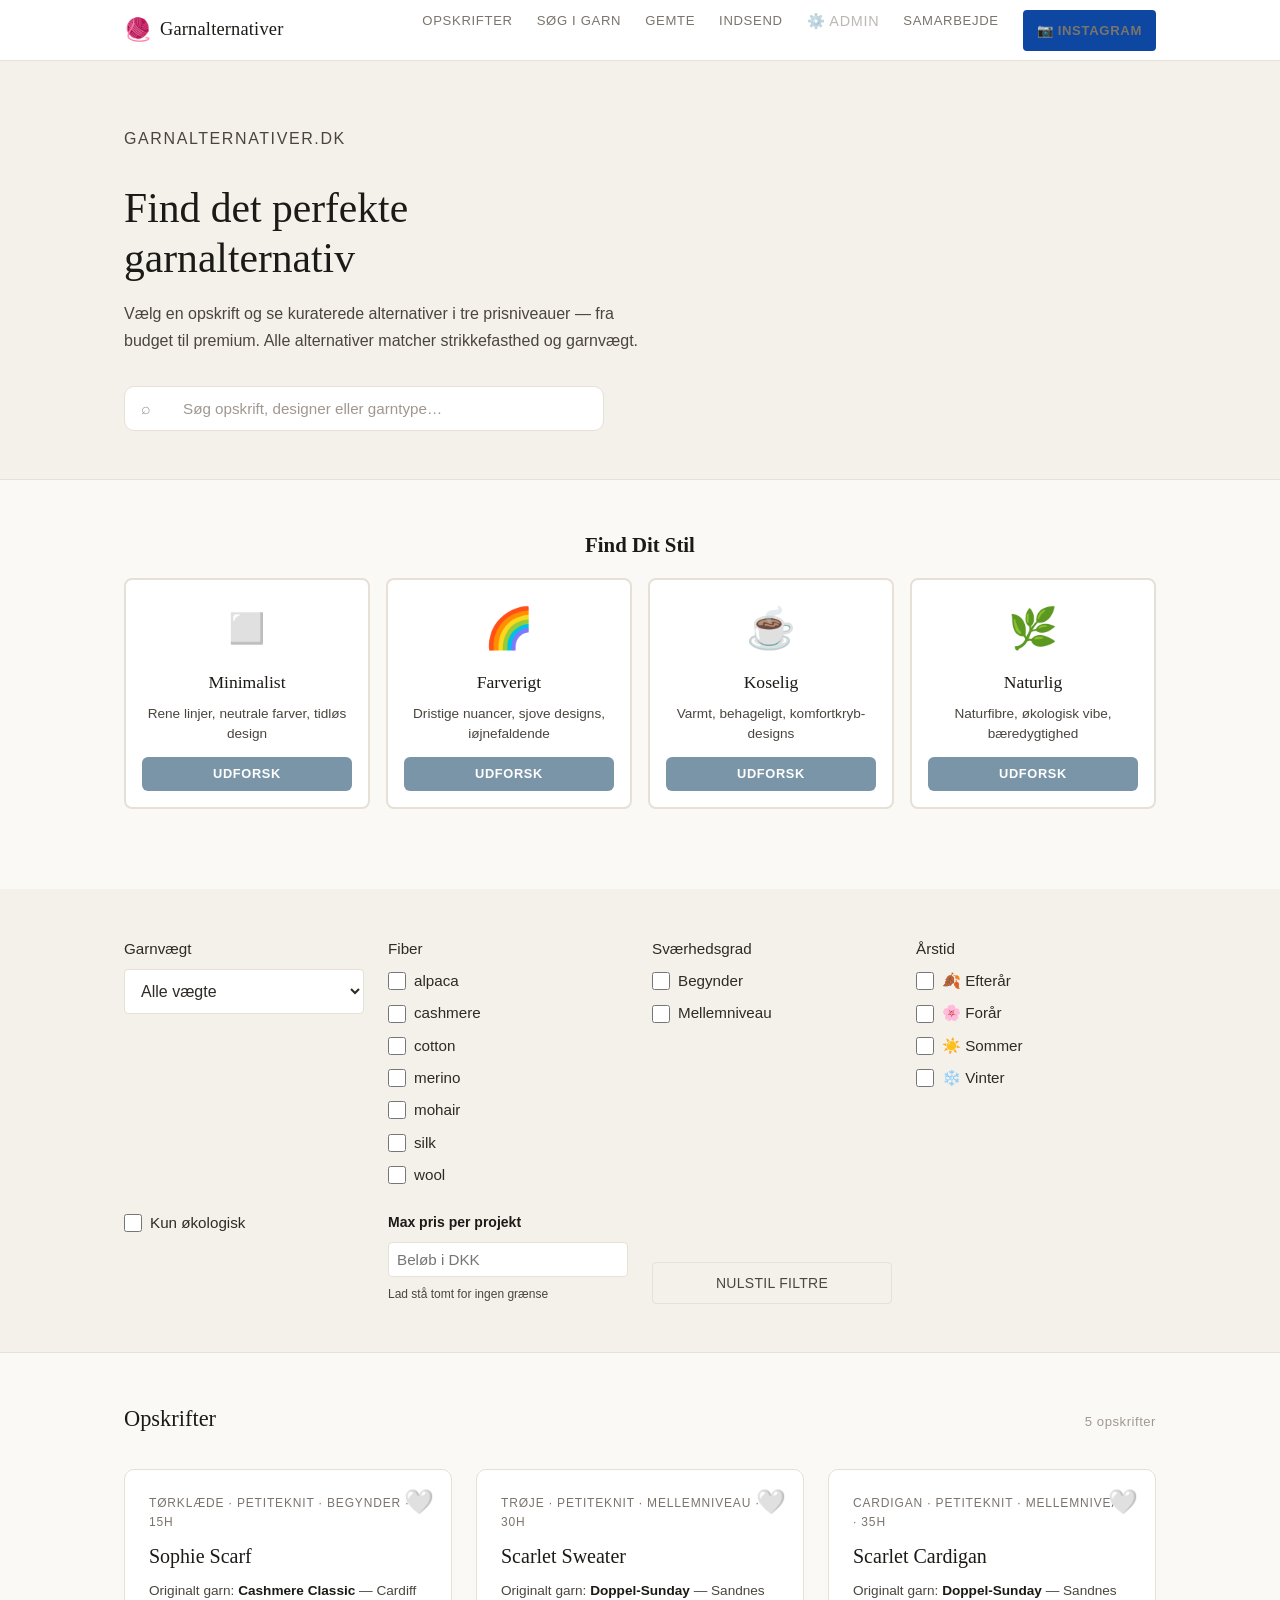
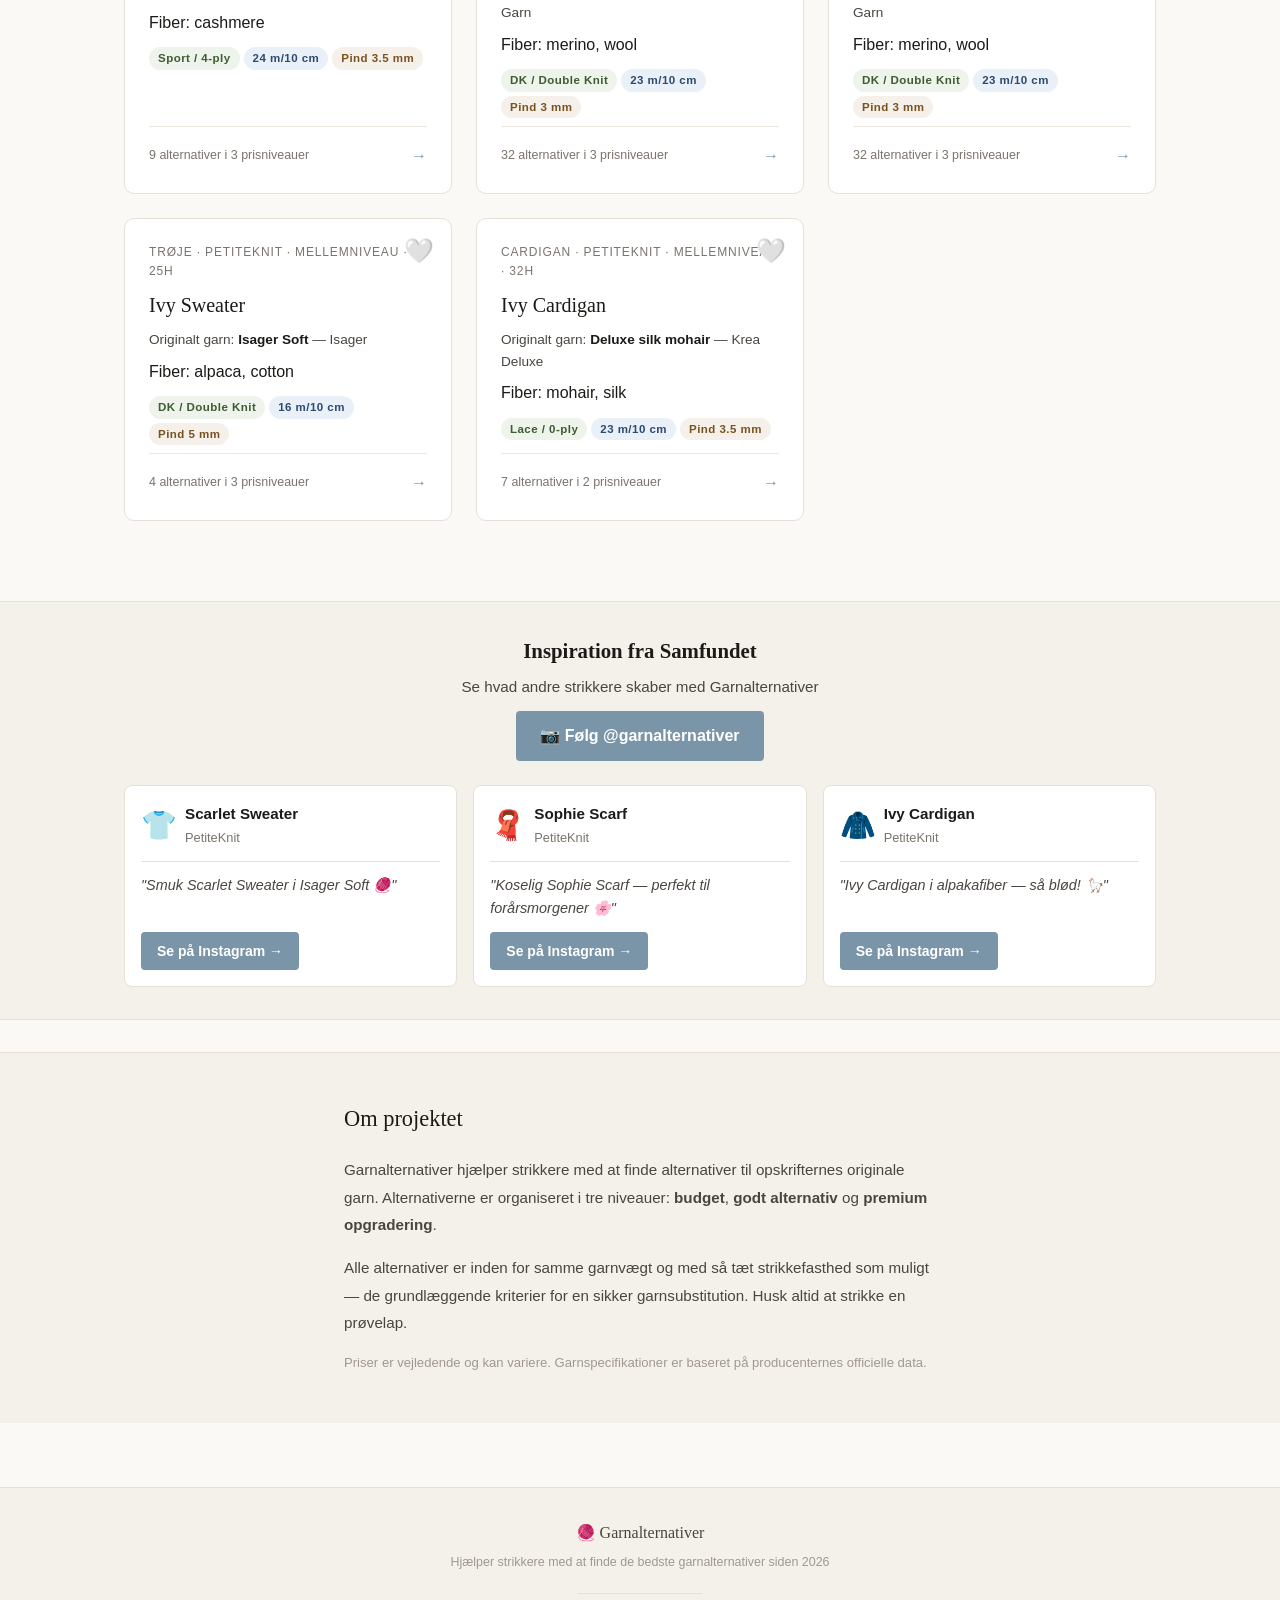
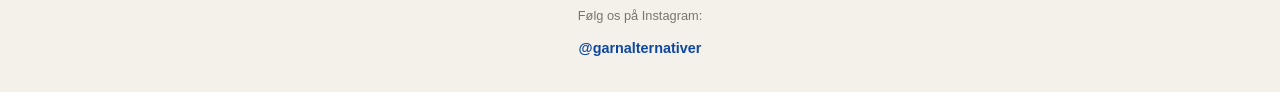
==== commit fa999945: "Verificér garndata mod officielle producentkilder — korriger gauge, meter, pris og vægt Ændringer i " ====
--- a/index.html
+++ b/index.html
@@ -189,7 +189,7 @@
   <script src="js/filters.js"></script>
   <script src="js/collections.js"></script>
   <script src="js/budget.js"></script>
-  <script src="app.js"></script>
+  <script src="app.js?v=9"></script>
   <script src="js/inspiration.js"></script>
   <script src="js/instagram.js"></script>
   <script src="js/reviews.js"></script>
--- a/style.css
+++ b/style.css
@@ -18,6 +18,7 @@
   --border-light: #ede9e1;
 
   --ink:          #1c1a17;
+  --ink-1:        #2e2a24;   /* between --ink and --ink-2, used in filter labels */
   --ink-2:        #4a453e;
   --ink-3:        #7a746c;
   --ink-4:        #a09890;
@@ -687,6 +688,34 @@
   .yarn-cards { grid-template-columns: 1fr; }
 }
 
+/* Auto-matched extras — subtle visual distinction */
+.yarn-cards--auto .yarn-card {
+  border-color: var(--border-light);
+  opacity: 0.92;
+}
+
+/* Divider between curated and auto-matched alternatives */
+.tier-auto-divider {
+  display: flex;
+  align-items: center;
+  gap: 1rem;
+  margin: var(--sp-6) 0 var(--sp-4);
+  color: var(--ink-4);
+  font-size: 0.78rem;
+  letter-spacing: 0.06em;
+  text-transform: uppercase;
+}
+.tier-auto-divider::before,
+.tier-auto-divider::after {
+  content: '';
+  flex: 1;
+  height: 1px;
+  background: var(--border-light);
+}
+.tier-auto-divider span {
+  white-space: nowrap;
+}
+
 /* ── Yarn Card ──────────────────────────────────────────────────── */
 .yarn-card {
   background: var(--bg-card);
@@ -762,6 +791,26 @@
 .badge-mf    { background: #edf4ee; color: #284e2e; border: 1px solid #bcd4c0; }
 .badge-wash  { background: #e8f0f8; color: #2040680; border: 1px solid #b8cce0; }
 .badge-fiber { background: #f4ede8; color: #6e3820; border: 1px solid #d8c0b0; }
+
+.held-double-badge {
+  display: inline-block;
+  margin-left: 6px;
+  padding: 1px 7px;
+  font-size: 0.7rem;
+  font-weight: 600;
+  letter-spacing: 0.05em;
+  background: #f0ece4;
+  color: #5c4a2a;
+  border: 1px solid #d4c8a8;
+  border-radius: 3px;
+  vertical-align: middle;
+}
+
+.spec-note {
+  font-size: 0.75em;
+  color: #888;
+  font-style: italic;
+}
 
 /* Price block */
 .yarn-card-price {
@@ -1088,6 +1137,19 @@
 .buy-btn:active {
   transform: translateY(0);
 }
+.buy-btn--unavailable {
+  background: transparent;
+  color: var(--ink-4);
+  border-color: var(--border);
+  cursor: default;
+  opacity: 0.7;
+}
+.buy-btn--unavailable:hover {
+  background: transparent;
+  border-color: var(--border);
+  transform: none;
+  box-shadow: none;
+}
 
 /* ── Instagram Integration ───────────────────────────────────────── */
 .follow-btn {
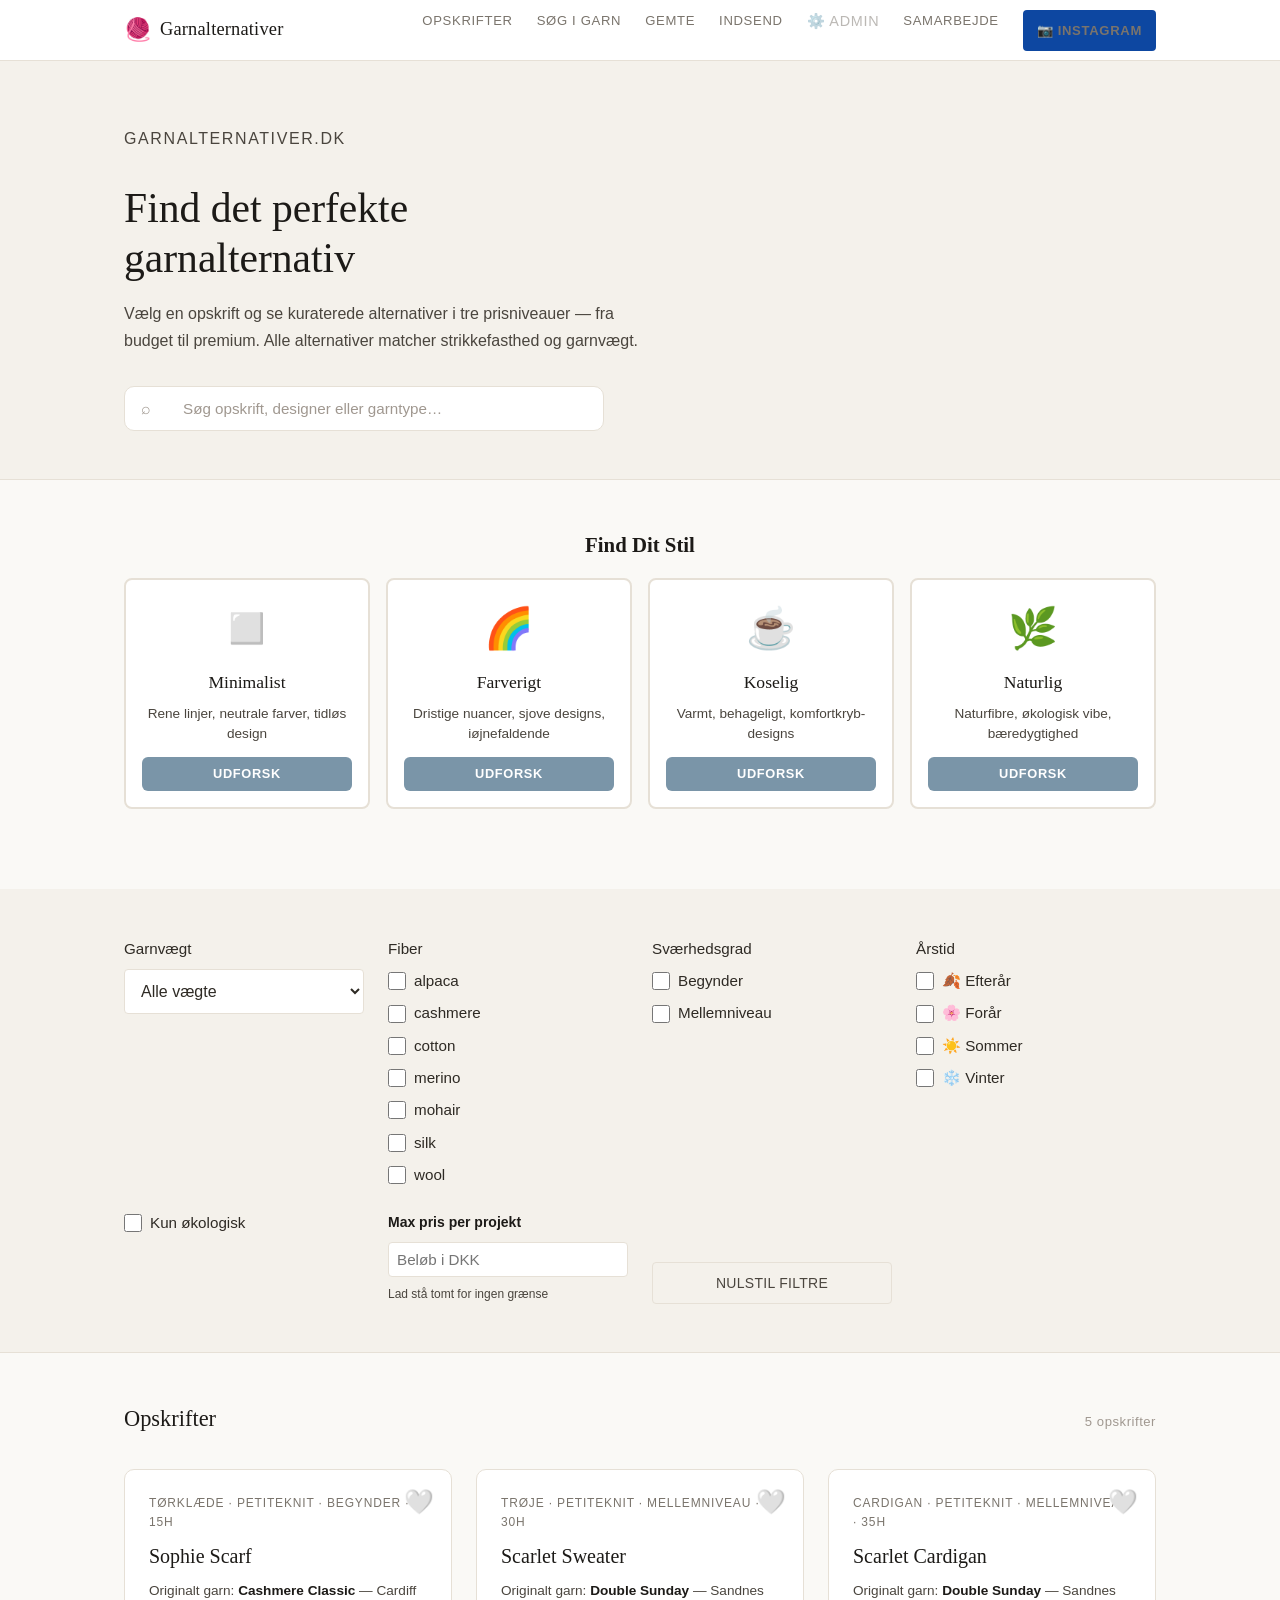
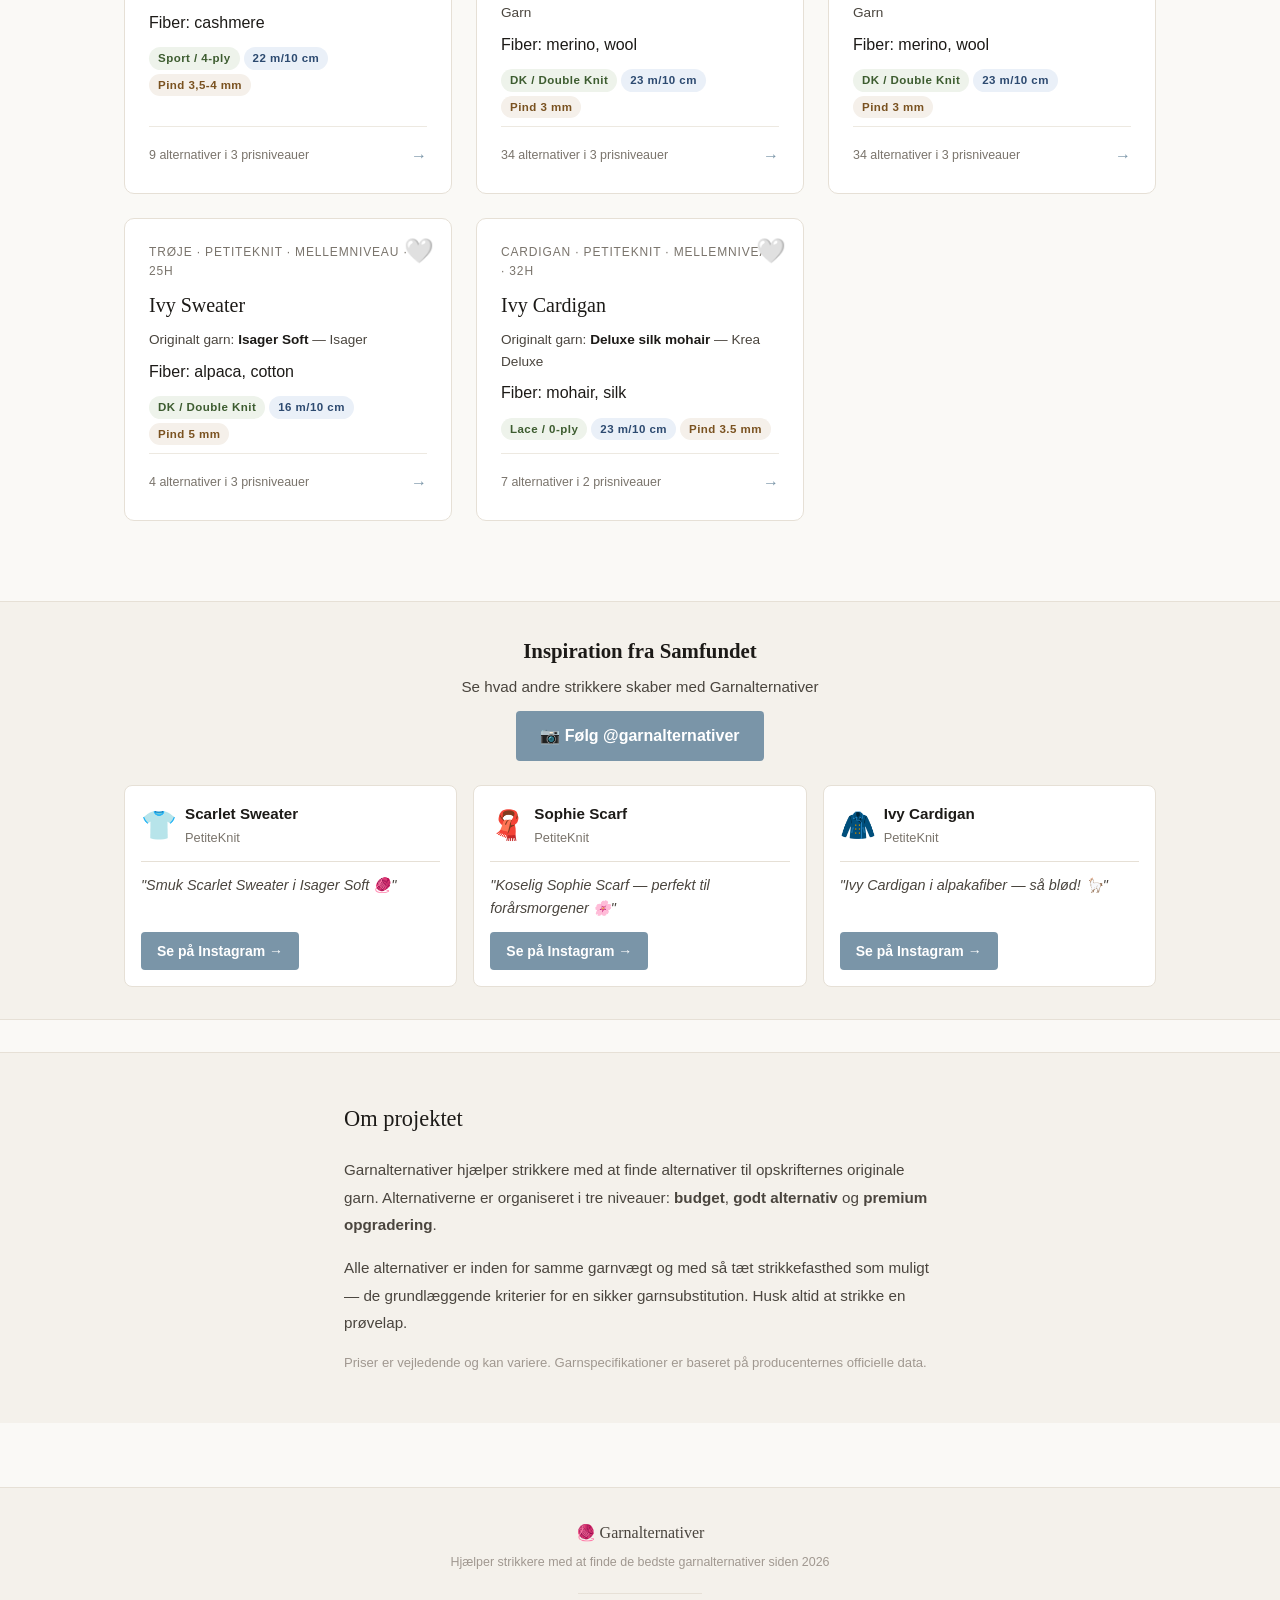
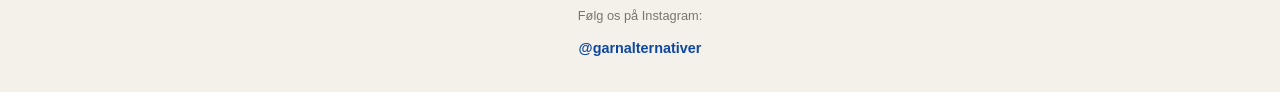
==== commit 745756f4: "Sophie Scarf: vis samlet alternativ-sektion i stedet for per-originalt Tilføjer unifiedAlternatives:" ====
--- a/index.html
+++ b/index.html
@@ -189,7 +189,7 @@
   <script src="js/filters.js"></script>
   <script src="js/collections.js"></script>
   <script src="js/budget.js"></script>
-  <script src="app.js?v=9"></script>
+  <script src="app.js?v=11"></script>
   <script src="js/inspiration.js"></script>
   <script src="js/instagram.js"></script>
   <script src="js/reviews.js"></script>
--- a/style.css
+++ b/style.css
@@ -1269,6 +1269,122 @@
 .footer-logo { font-family: var(--serif); font-size: 1rem; color: var(--ink-2); }
 .footer-sub  { font-size: 0.78rem; color: var(--ink-4); }
 
+/* ── PK Originals Box (multiple originals in pattern header) ───── */
+.pk-originals-box {
+  background: var(--bg);
+  border: 1px solid var(--border-light);
+  border-radius: var(--radius);
+  padding: var(--sp-4) var(--sp-5);
+  display: flex;
+  flex-direction: column;
+  gap: var(--sp-3);
+}
+
+.pk-originals-list {
+  display: flex;
+  flex-direction: column;
+  gap: var(--sp-4);
+}
+
+.pk-original-item {
+  display: flex;
+  flex-direction: column;
+  gap: var(--sp-2);
+  padding-bottom: var(--sp-4);
+  border-bottom: 1px solid var(--border-light);
+}
+.pk-original-item:last-child {
+  padding-bottom: 0;
+  border-bottom: none;
+}
+
+.pk-original-top {
+  display: flex;
+  justify-content: space-between;
+  align-items: flex-start;
+}
+
+.pk-original-name {
+  font-family: var(--serif);
+  font-size: 1.05rem;
+  color: var(--ink);
+  font-weight: normal;
+}
+
+.pk-original-brand {
+  font-size: 0.82rem;
+  color: var(--ink-3);
+  margin-top: 2px;
+}
+
+.pk-original-price {
+  font-size: 1.1rem;
+  font-weight: 600;
+  color: var(--ink);
+  flex-shrink: 0;
+}
+.pk-original-price-unit {
+  font-size: 0.72rem;
+  font-weight: 400;
+  color: var(--ink-3);
+}
+
+.pk-original-attrs {
+  display: flex;
+  flex-wrap: wrap;
+  gap: var(--sp-1) var(--sp-4);
+  font-size: 0.8rem;
+  color: var(--ink-3);
+}
+
+.pk-original-cost {
+  font-size: 0.8rem;
+  color: var(--ink-3);
+}
+
+.pk-original-buy {
+  font-size: 0.82rem;
+  color: var(--forest);
+  text-decoration: none;
+  font-weight: 500;
+}
+.pk-original-buy:hover { text-decoration: underline; }
+
+/* ── Original yarn subheader (shown above each original's tiers) ── */
+.original-alternatives-section--secondary {
+  margin-top: var(--sp-8);
+  padding-top: var(--sp-6);
+  border-top: 2px solid var(--border);
+}
+
+.original-yarn-subheader {
+  background: var(--bg-warm);
+  border: 1px solid var(--border-light);
+  border-radius: var(--radius);
+  padding: var(--sp-4) var(--sp-5);
+  margin-bottom: var(--sp-5);
+}
+
+.original-yarn-subheader-title {
+  font-family: var(--serif);
+  font-size: 1.2rem;
+  font-weight: normal;
+  color: var(--ink);
+  margin: 0 0 var(--sp-2) 0;
+}
+
+.original-yarn-subheader-meta {
+  font-size: 0.82rem;
+  color: var(--ink-3);
+  line-height: 1.6;
+}
+.original-yarn-subheader-meta a {
+  color: var(--forest);
+  text-decoration: none;
+  font-weight: 500;
+}
+.original-yarn-subheader-meta a:hover { text-decoration: underline; }
+
 /* ── Utility ───────────────────────────────────────────────────── */
 .visually-hidden {
   position: absolute; width: 1px; height: 1px;
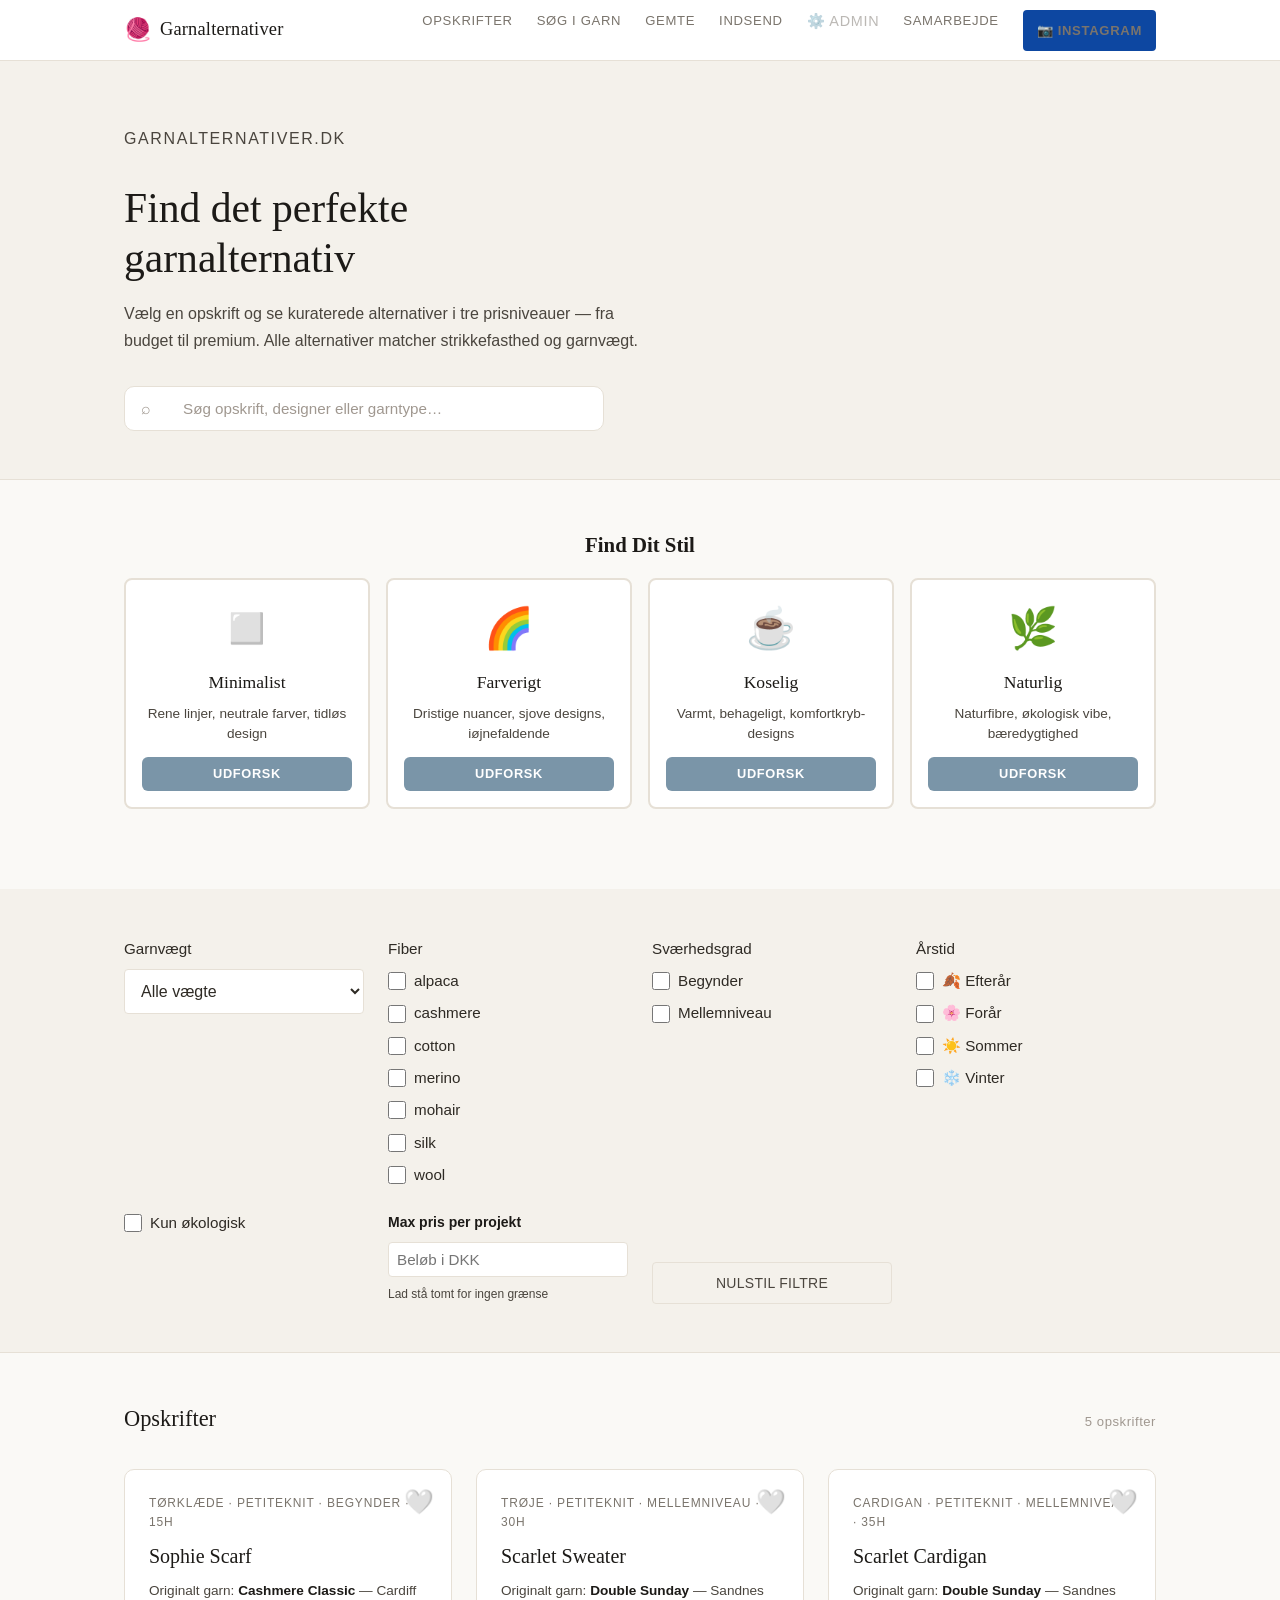
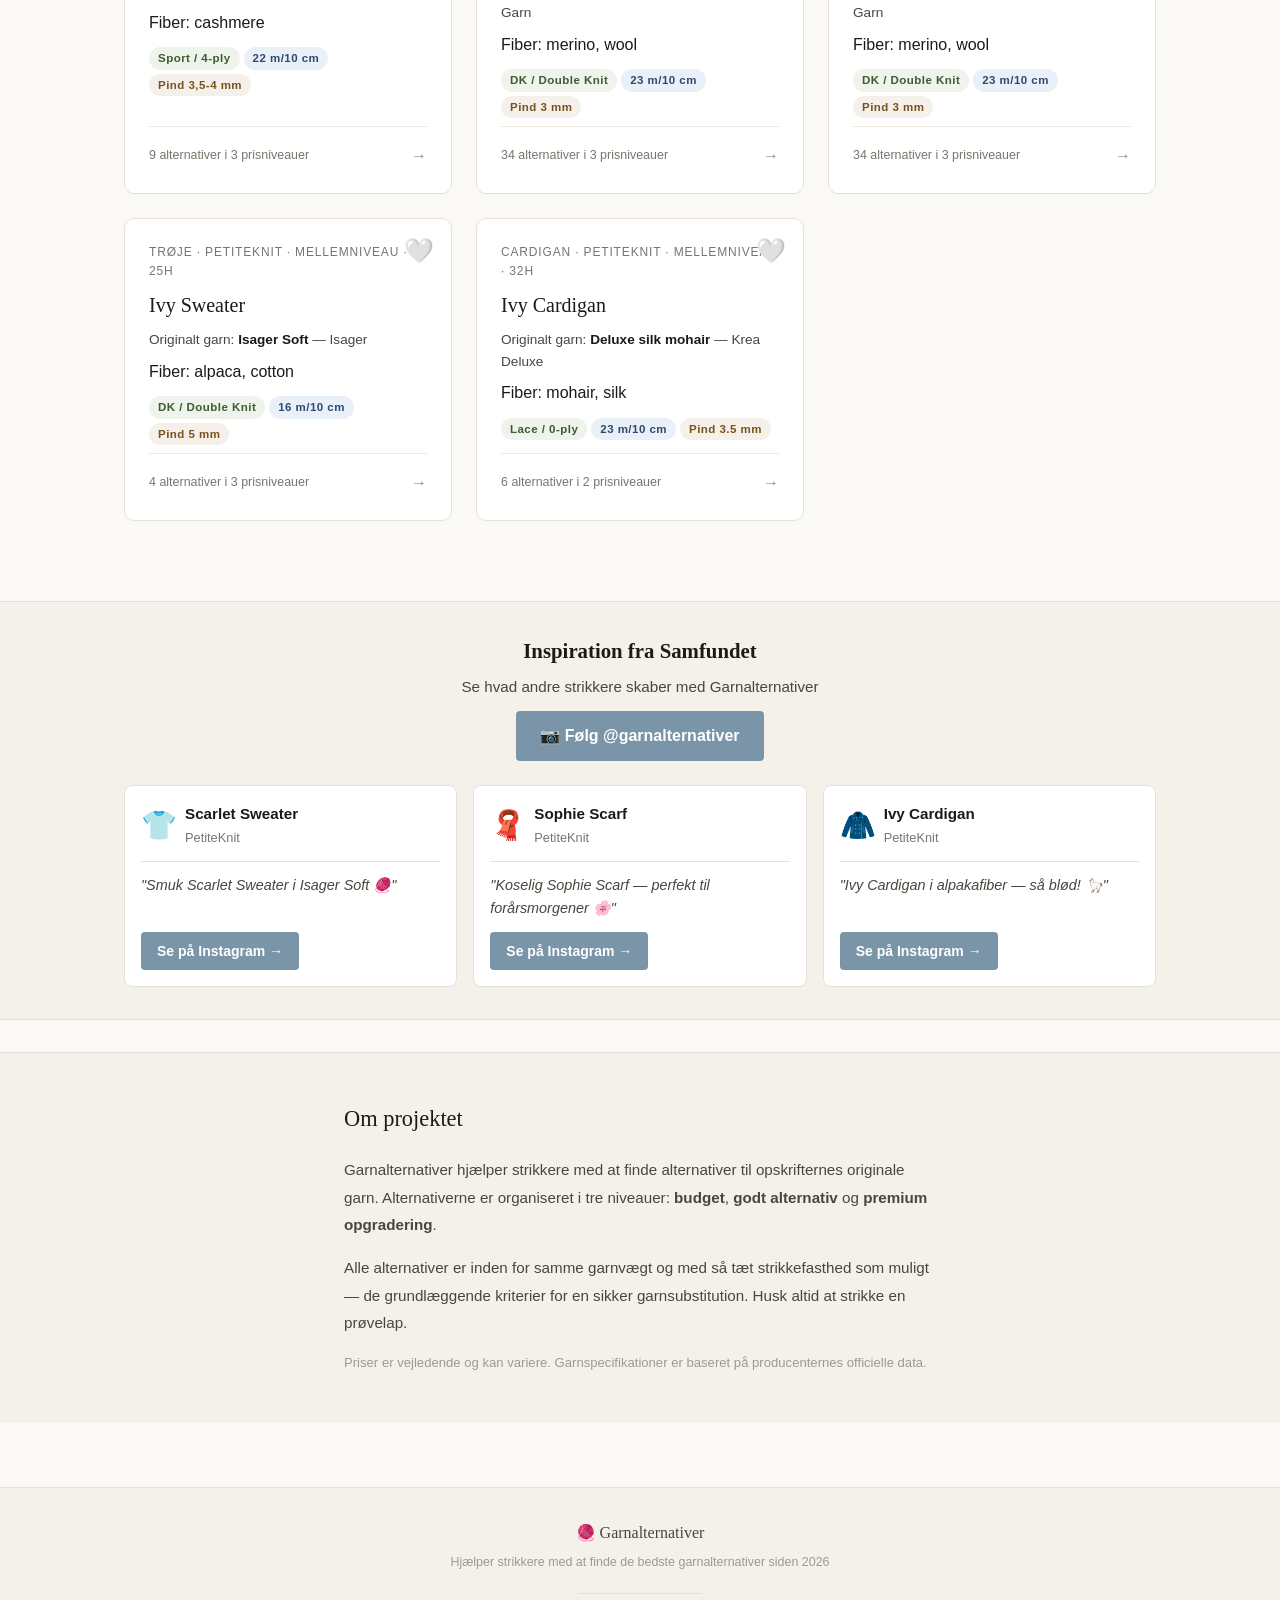
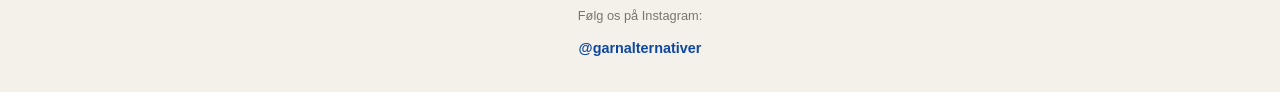
==== commit d405f870: "Juster gauge+needle-filtertærskel fra 0.25mm til 0.5mm Co-Authored-By: Claude Sonnet 4.6 <noreply@an" ====
--- a/index.html
+++ b/index.html
@@ -189,7 +189,7 @@
   <script src="js/filters.js"></script>
   <script src="js/collections.js"></script>
   <script src="js/budget.js"></script>
-  <script src="app.js?v=11"></script>
+  <script src="app.js?v=13"></script>
   <script src="js/inspiration.js"></script>
   <script src="js/instagram.js"></script>
   <script src="js/reviews.js"></script>
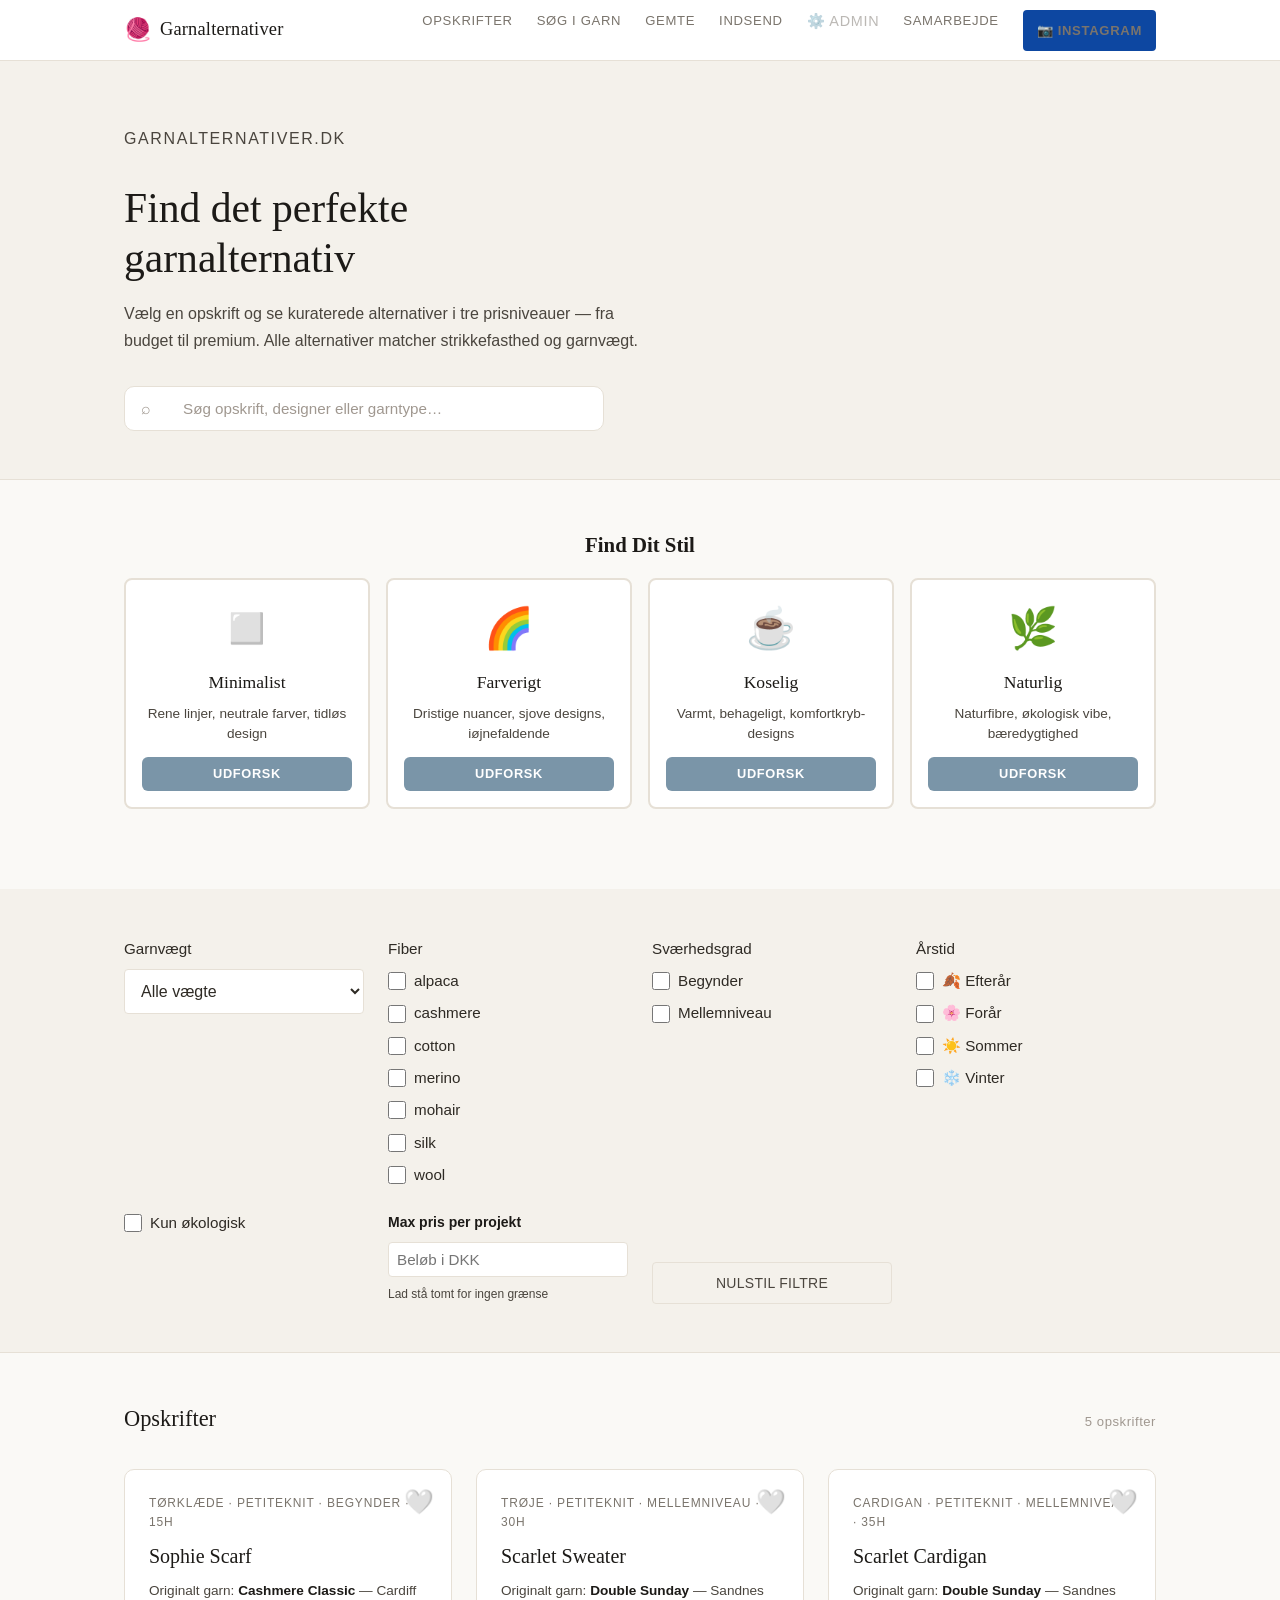
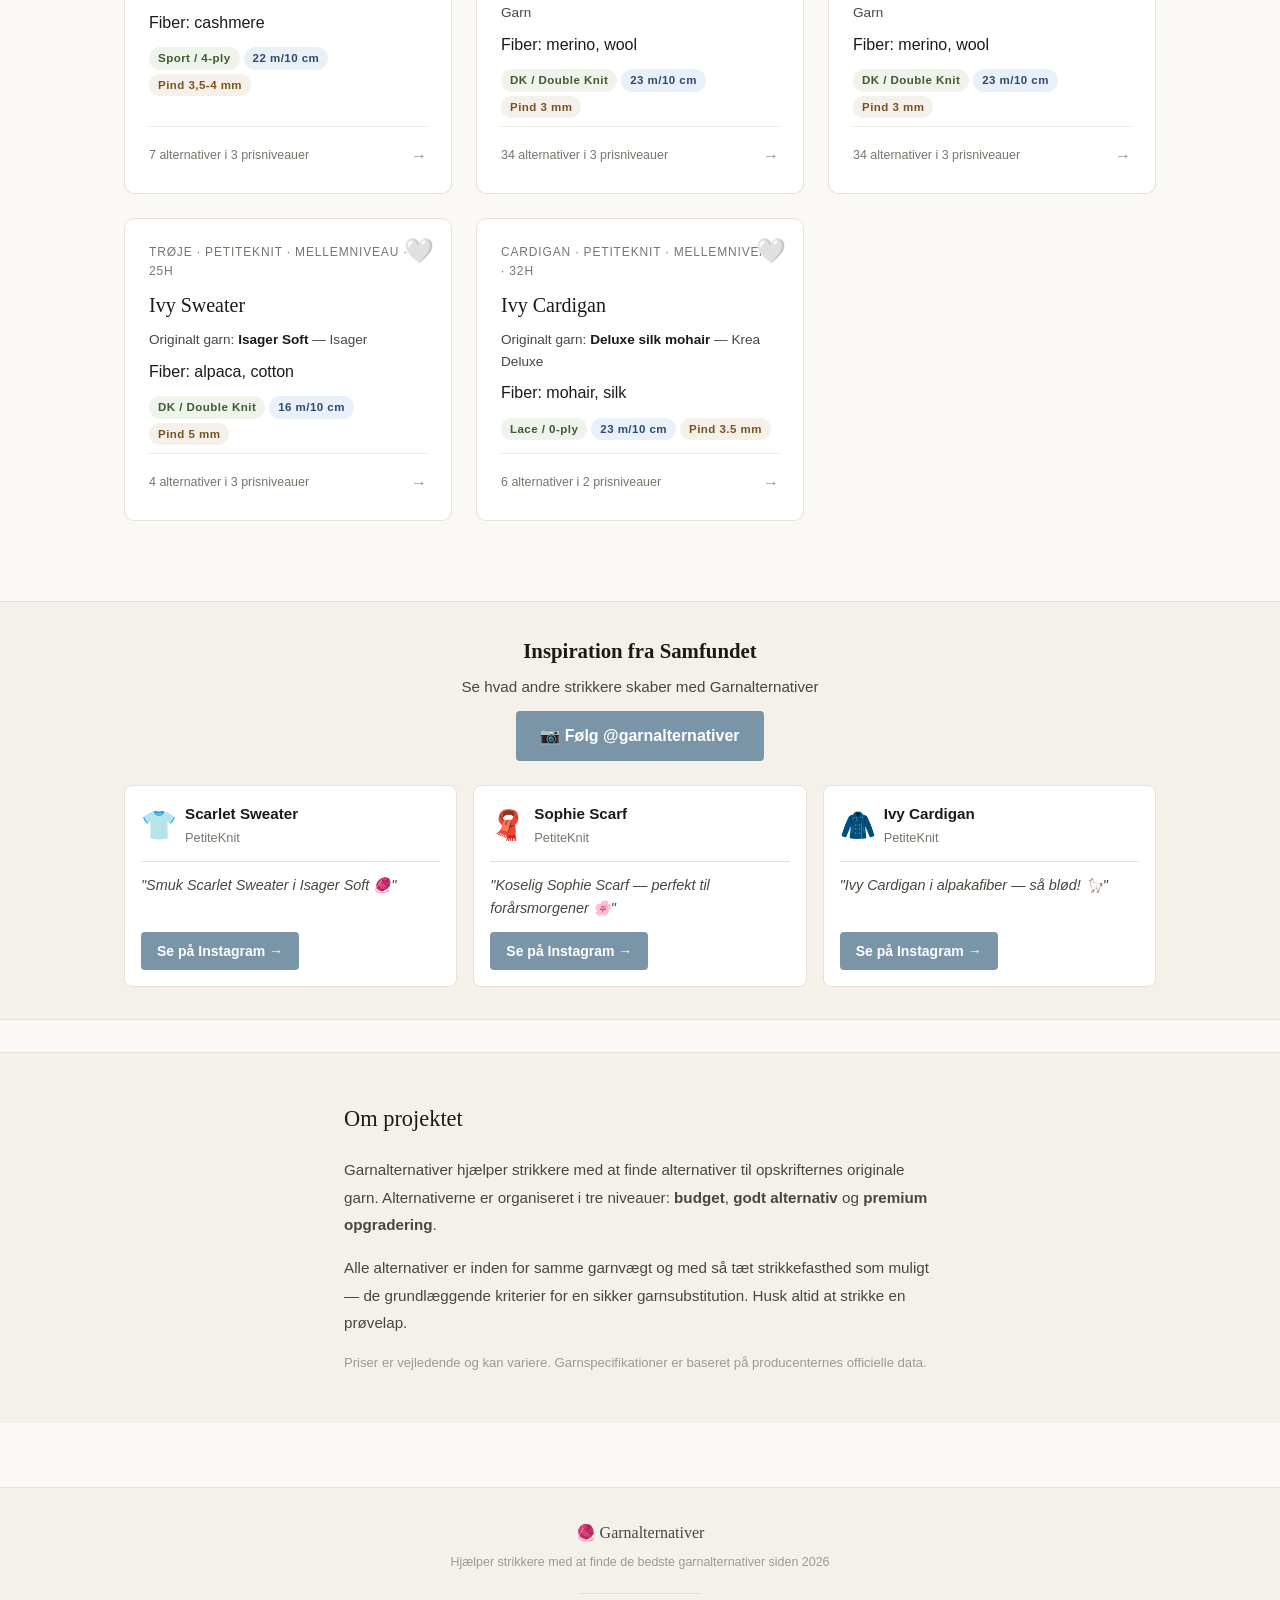
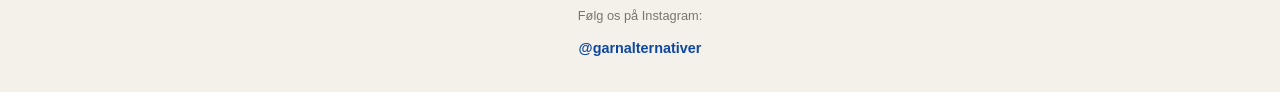
==== commit 840fa99c: "Gauge+needle-filter: mål 0,75mm fra bunden/toppen af originalens range Tilføjer needleEndpoints() de" ====
--- a/index.html
+++ b/index.html
@@ -189,7 +189,7 @@
   <script src="js/filters.js"></script>
   <script src="js/collections.js"></script>
   <script src="js/budget.js"></script>
-  <script src="app.js?v=13"></script>
+  <script src="app.js?v=14"></script>
   <script src="js/inspiration.js"></script>
   <script src="js/instagram.js"></script>
   <script src="js/reviews.js"></script>
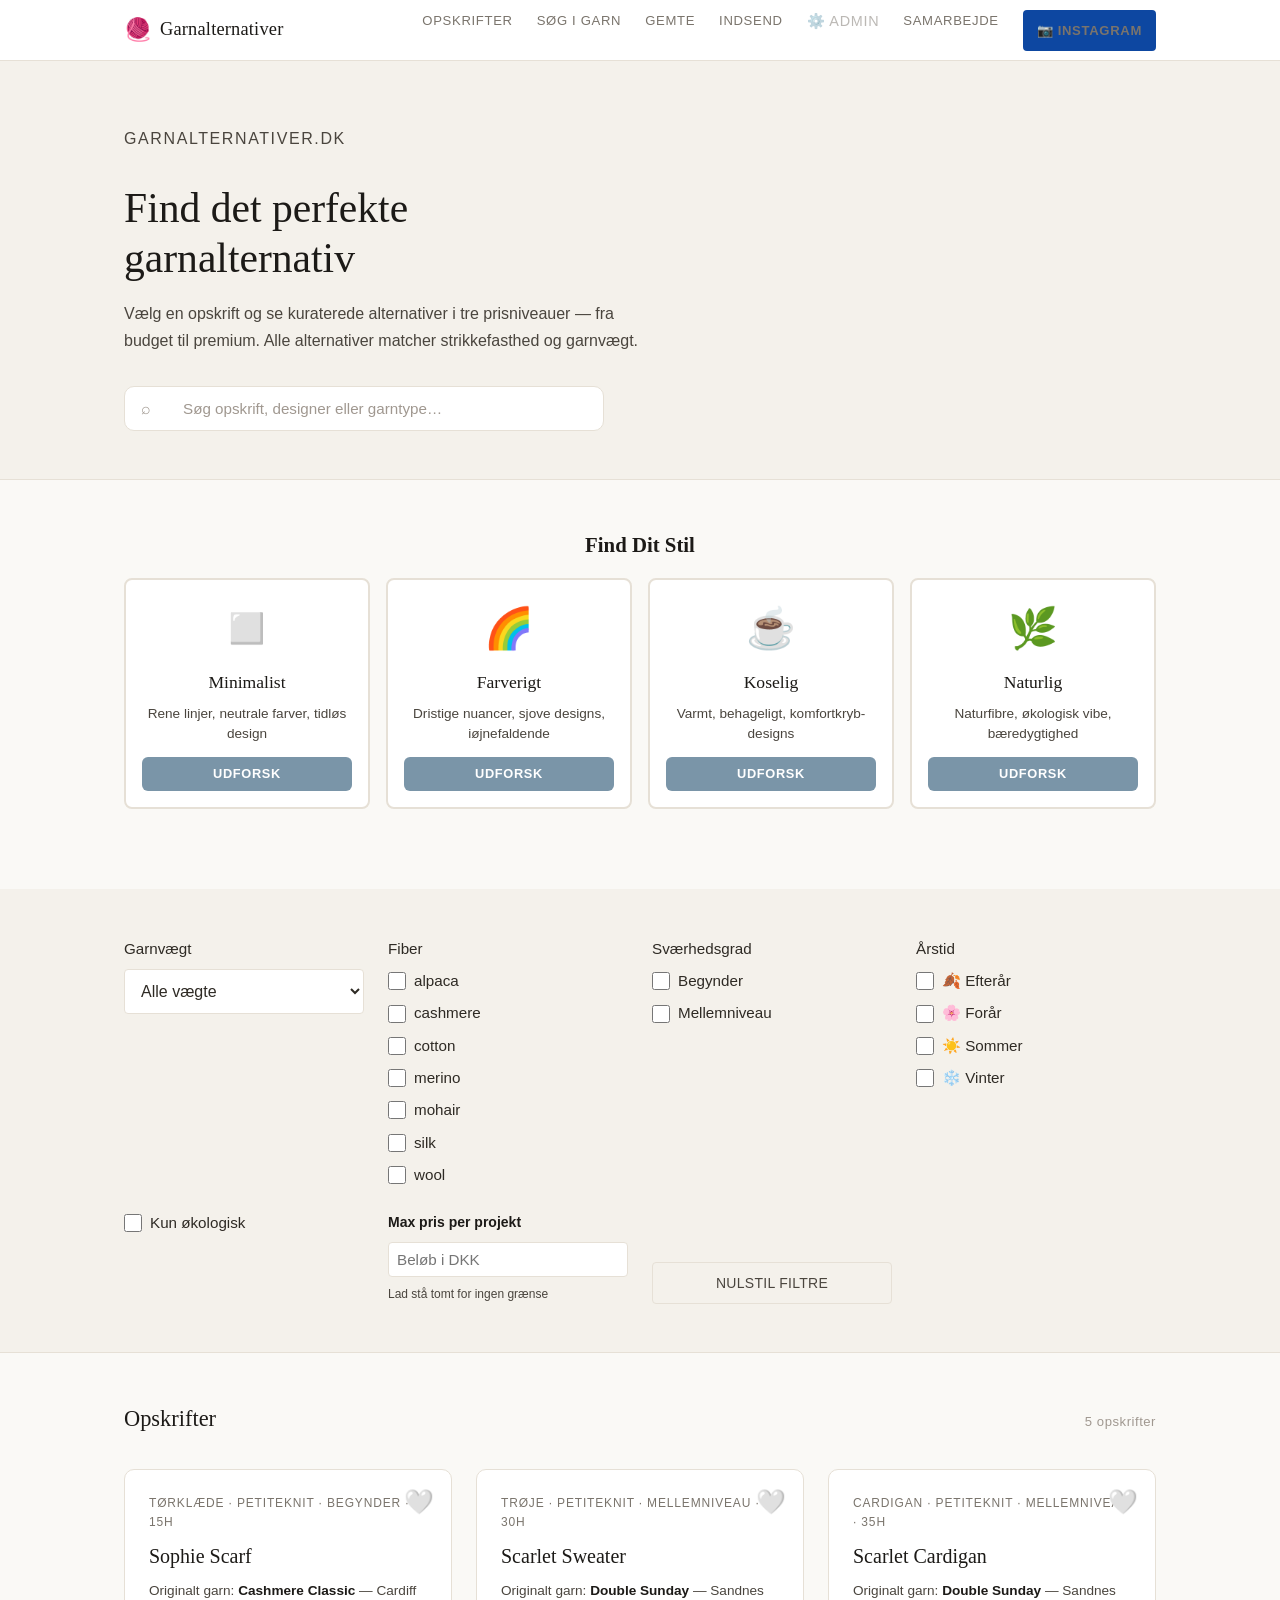
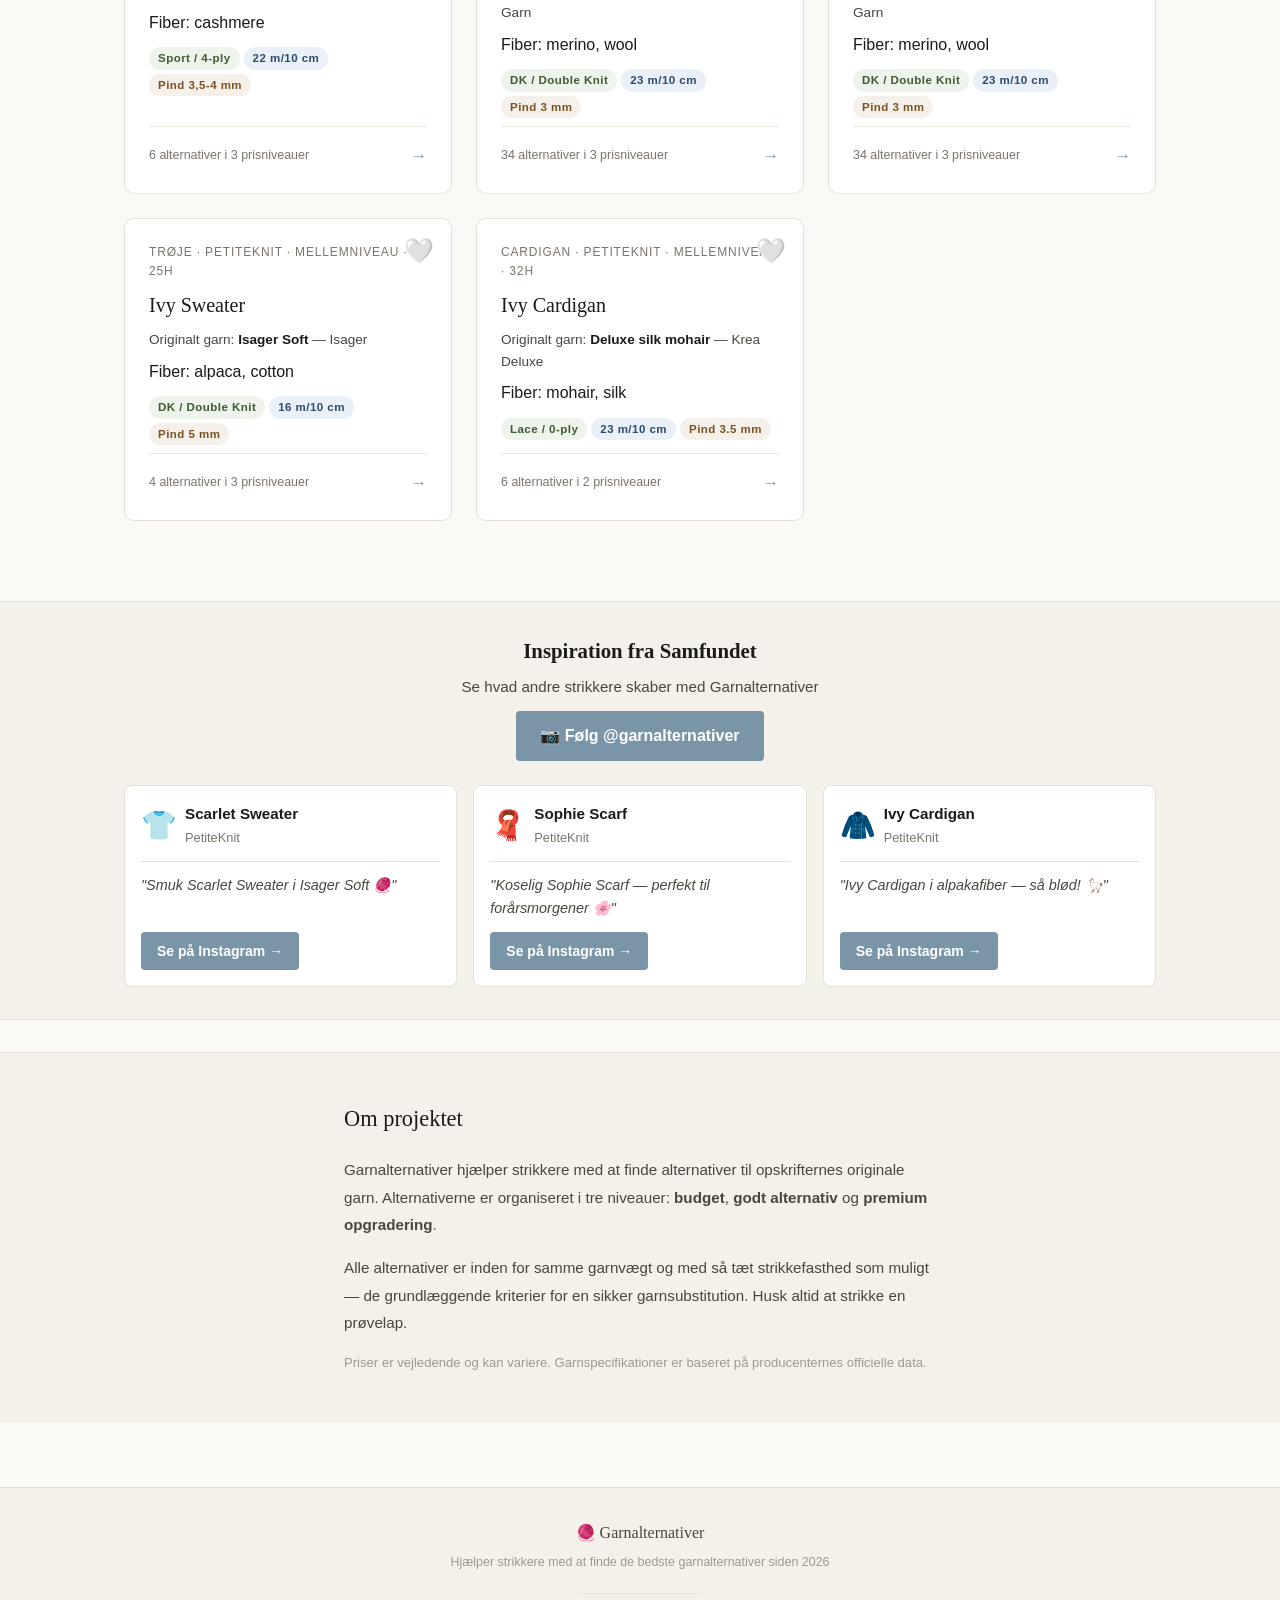
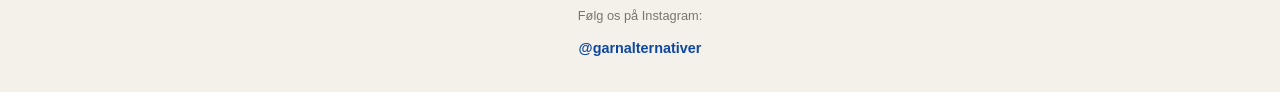
==== commit 9455404e: "GARNA Cumulus: omklassificér fra cashmere til mohair-gruppe Tilføjer fiberGroup: 'mohair' på garna-c" ====
--- a/index.html
+++ b/index.html
@@ -189,7 +189,7 @@
   <script src="js/filters.js"></script>
   <script src="js/collections.js"></script>
   <script src="js/budget.js"></script>
-  <script src="app.js?v=14"></script>
+  <script src="app.js?v=15"></script>
   <script src="js/inspiration.js"></script>
   <script src="js/instagram.js"></script>
   <script src="js/reviews.js"></script>
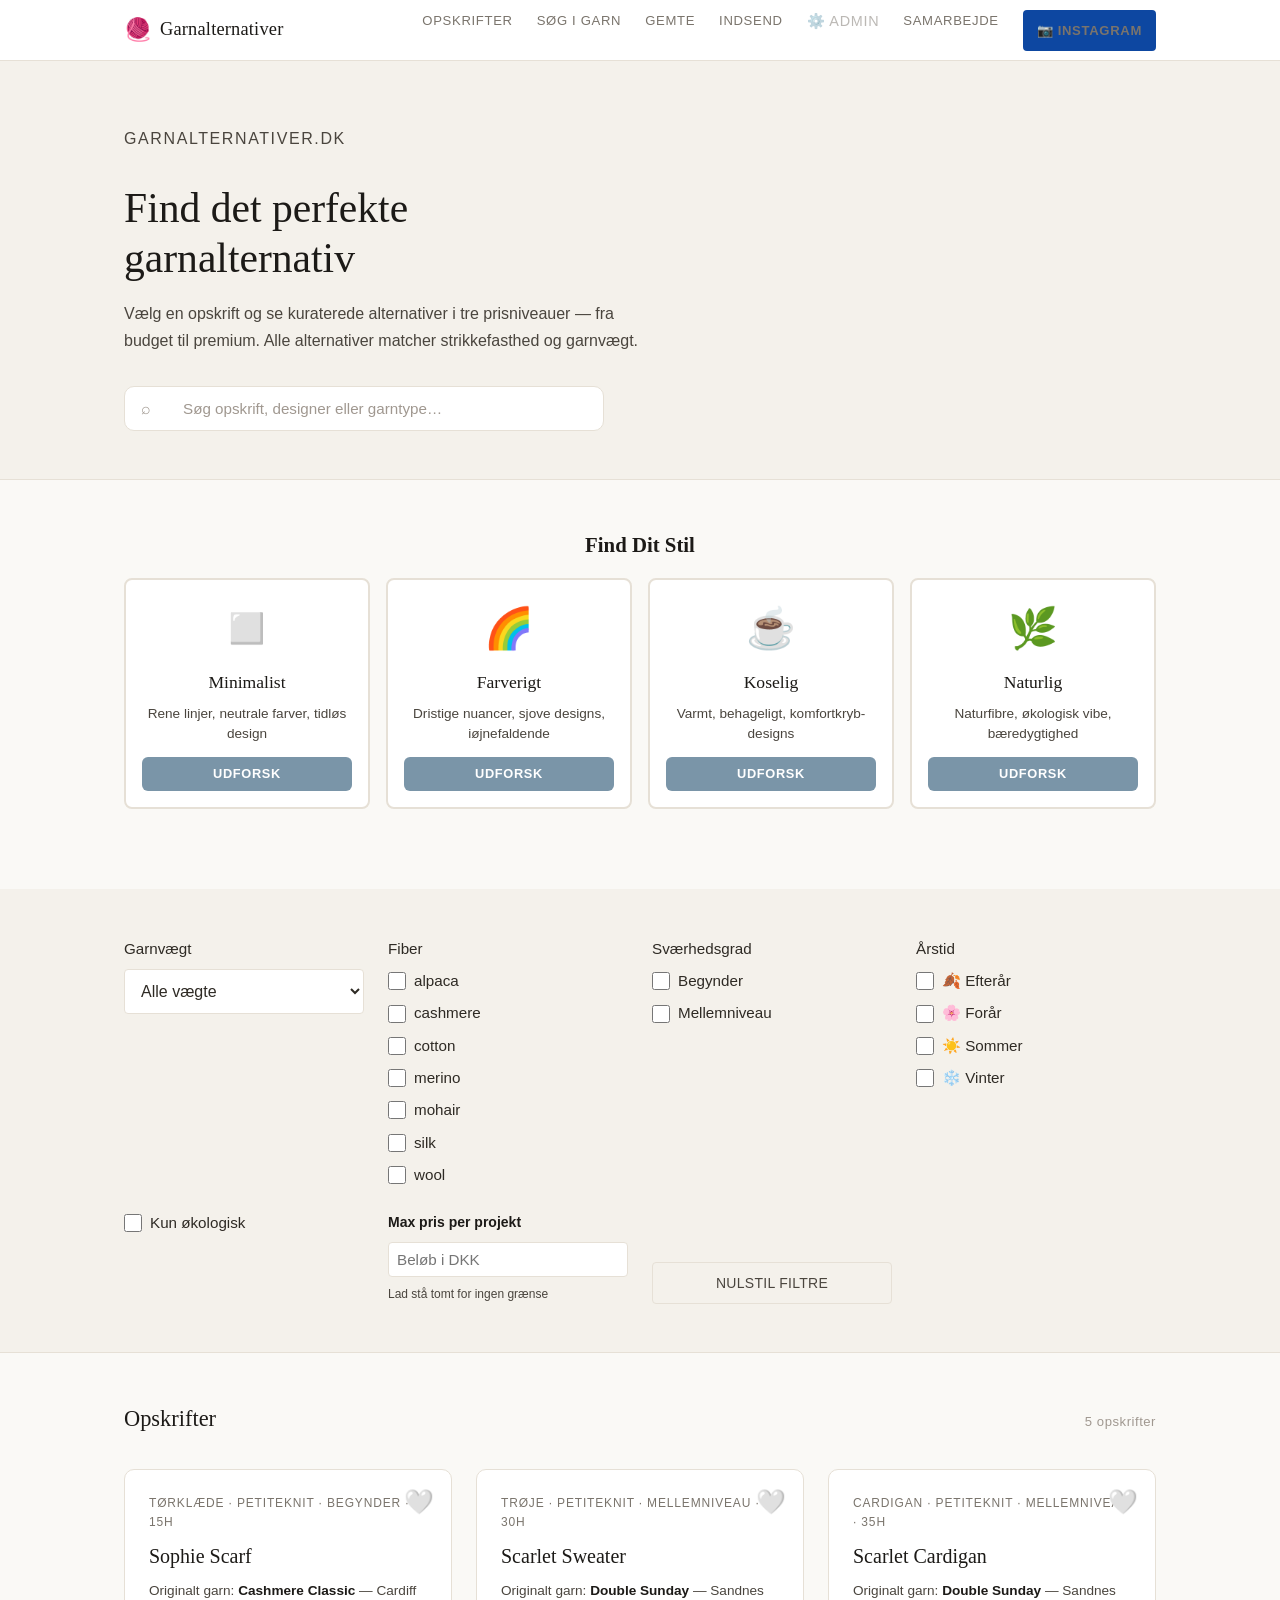
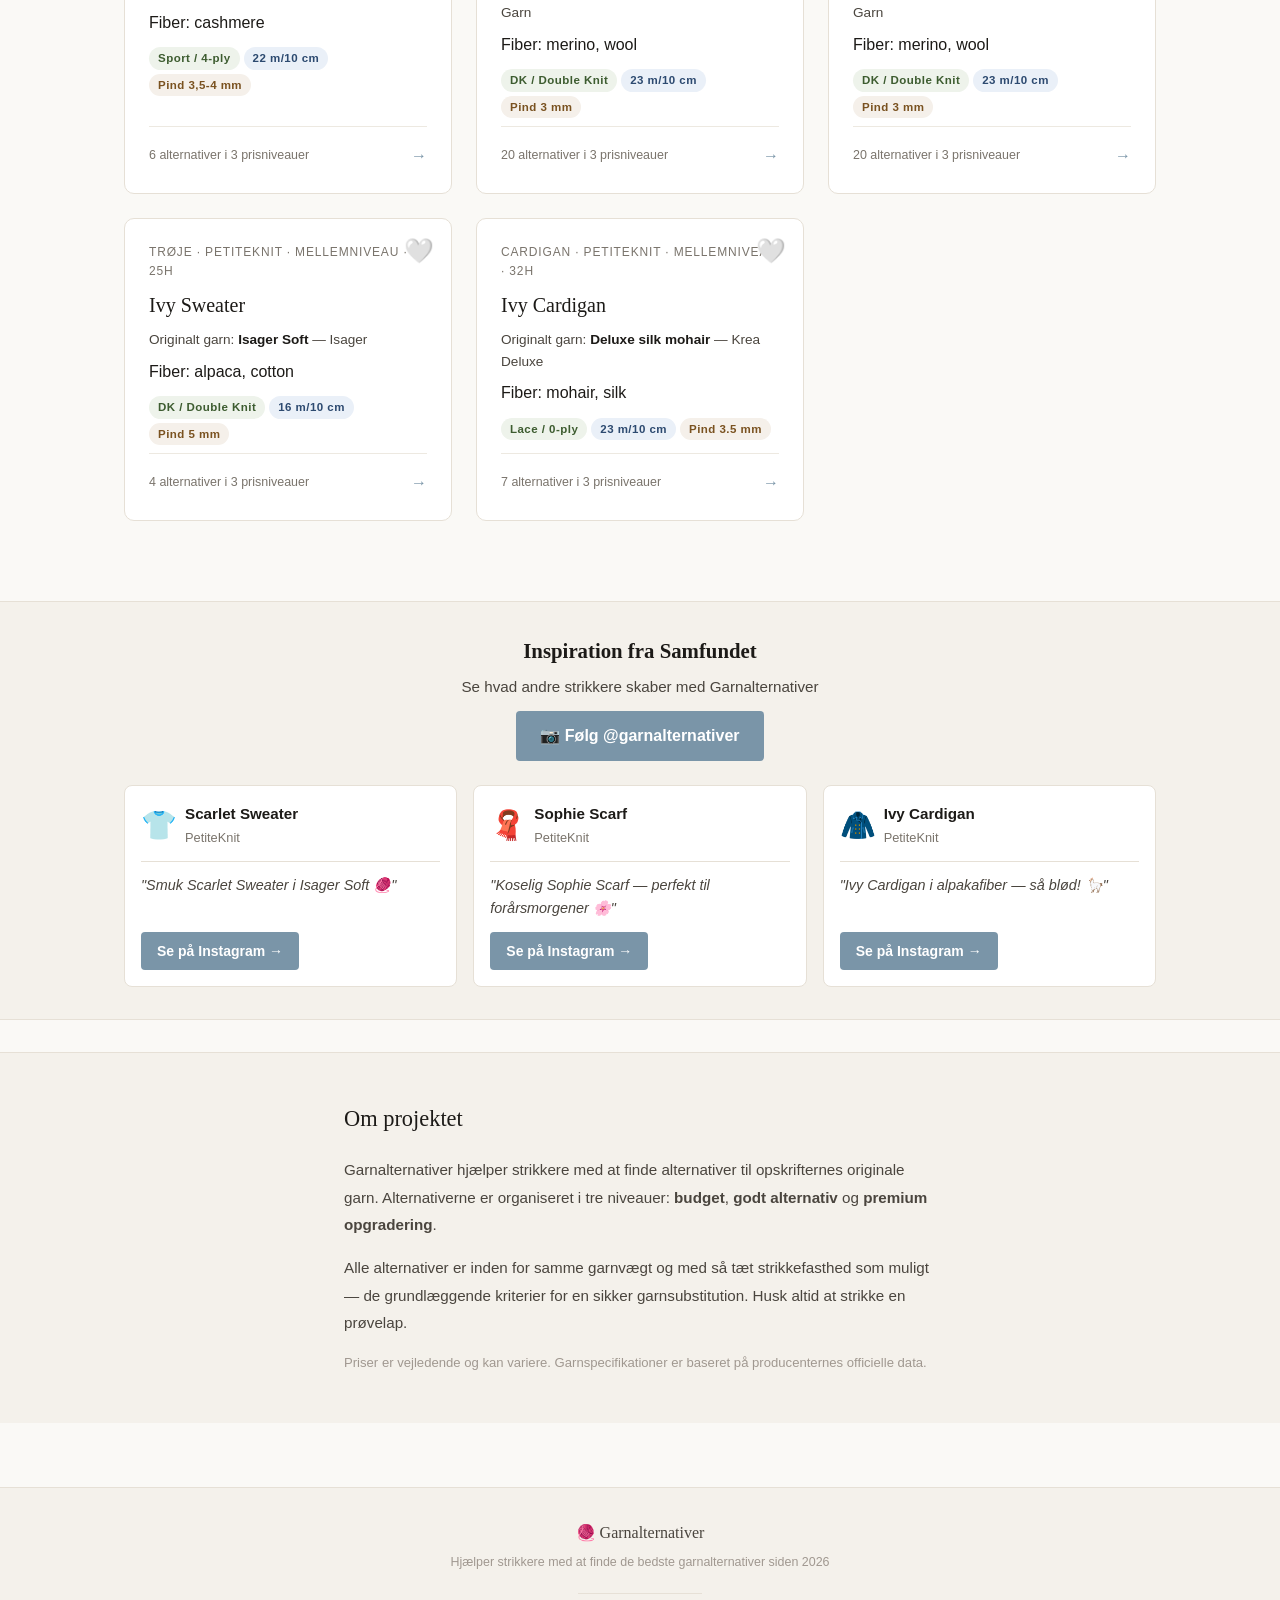
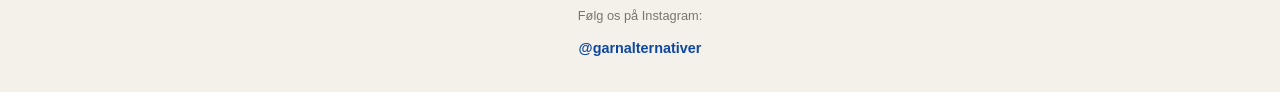
==== commit 541515bc: "Tilføj woolType-matching og 41 nye garn til databasen - Ny woolType-klassifikation: pelsuld, merino," ====
--- a/index.html
+++ b/index.html
@@ -185,11 +185,11 @@
     </div>
   </footer>
 
-  <script src="data.js"></script>
+  <script src="data.js?v=3"></script>
   <script src="js/filters.js"></script>
   <script src="js/collections.js"></script>
   <script src="js/budget.js"></script>
-  <script src="app.js?v=15"></script>
+  <script src="app.js?v=22"></script>
   <script src="js/inspiration.js"></script>
   <script src="js/instagram.js"></script>
   <script src="js/reviews.js"></script>
--- a/style.css
+++ b/style.css
@@ -1269,6 +1269,35 @@
 .footer-logo { font-family: var(--serif); font-size: 1rem; color: var(--ink-2); }
 .footer-sub  { font-size: 0.78rem; color: var(--ink-4); }
 
+/* ── Size Selector ─────────────────────────────────────────────── */
+.size-selector {
+  display: flex;
+  align-items: center;
+  gap: 0.5rem;
+  margin-bottom: 1rem;
+}
+.size-selector-label {
+  font-size: 0.78rem;
+  text-transform: uppercase;
+  letter-spacing: 0.06em;
+  color: var(--ink-3);
+}
+.size-selector-btn {
+  padding: 0.3rem 0.7rem;
+  border: 1px solid var(--border);
+  border-radius: 4px;
+  background: transparent;
+  color: var(--ink-3);
+  font-size: 0.8rem;
+  font-family: var(--sans);
+  text-transform: uppercase;
+  letter-spacing: 0.05em;
+  cursor: pointer;
+  transition: all 0.15s;
+}
+.size-selector-btn:hover { border-color: var(--ink-3); color: var(--ink-1); }
+.size-selector-btn.active { border-color: var(--accent); color: var(--accent); font-weight: 600; }
+
 /* ── PK Originals Box (multiple originals in pattern header) ───── */
 .pk-originals-box {
   background: var(--bg);
--- a/css/yarn-detail-modal.css
+++ b/css/yarn-detail-modal.css
@@ -285,6 +285,173 @@
   opacity: 0.85;
 }
 
+/* Similar Yarns Section */
+.similar-yarns-section {
+  margin-top: var(--sp-4);
+  padding-top: var(--sp-4);
+  border-top: 2px solid var(--border);
+}
+
+.similar-yarns-header {
+  display: flex;
+  align-items: center;
+  justify-content: space-between;
+  gap: var(--sp-3);
+  margin-bottom: var(--sp-3);
+  flex-wrap: wrap;
+}
+
+.similar-yarns-title {
+  font-size: 1.2rem;
+  font-weight: 700;
+  color: var(--ink);
+  margin: 0;
+}
+
+.similar-sort-btns {
+  display: flex;
+  gap: 0.4rem;
+}
+
+.similar-sort {
+  padding: 0.25rem 0.6rem;
+  border: 1px solid var(--border);
+  border-radius: 4px;
+  background: transparent;
+  font-size: 0.8rem;
+  color: var(--ink-2);
+  cursor: pointer;
+  transition: all 0.15s ease;
+}
+
+.similar-sort.active,
+.similar-sort:hover {
+  border-color: var(--color-brand);
+  color: var(--color-brand);
+  background: rgba(107, 159, 79, 0.08);
+}
+
+.similar-filter-chips {
+  display: flex;
+  align-items: center;
+  gap: 0.5rem;
+  margin-bottom: var(--sp-2);
+  flex-wrap: wrap;
+}
+
+.similar-filter-label {
+  font-size: 0.8rem;
+  color: var(--ink-2);
+  font-weight: 600;
+}
+
+.similar-chip {
+  padding: 0.2rem 0.7rem;
+  border: 1px solid var(--border);
+  border-radius: 999px;
+  background: transparent;
+  font-size: 0.78rem;
+  color: var(--ink-2);
+  cursor: pointer;
+  transition: all 0.15s ease;
+}
+
+.similar-chip.active,
+.similar-chip:hover {
+  border-color: var(--color-brand);
+  background: rgba(107, 159, 79, 0.12);
+  color: var(--color-brand);
+}
+
+.similar-yarns-count {
+  font-size: 0.82rem;
+  color: var(--ink-3);
+  margin-bottom: var(--sp-3);
+}
+
+.similar-yarns-list {
+  display: flex;
+  flex-direction: column;
+  gap: var(--sp-2);
+}
+
+.similar-yarn-item {
+  display: flex;
+  gap: var(--sp-3);
+  justify-content: space-between;
+  padding: var(--sp-3);
+  border: 1px solid var(--border);
+  border-radius: 6px;
+  cursor: pointer;
+  transition: background 0.15s ease, border-color 0.15s ease;
+}
+
+.similar-yarn-item:hover {
+  background: rgba(107, 159, 79, 0.06);
+  border-color: var(--color-brand);
+}
+
+.similar-yarn-main {
+  flex: 1;
+  min-width: 0;
+}
+
+.similar-yarn-name {
+  font-size: 0.95rem;
+  font-weight: 600;
+  color: var(--ink);
+  white-space: nowrap;
+  overflow: hidden;
+  text-overflow: ellipsis;
+}
+
+.similar-yarn-brand {
+  font-size: 0.82rem;
+  color: var(--ink-2);
+  margin-bottom: 0.2rem;
+}
+
+.similar-yarn-specs {
+  font-size: 0.78rem;
+  color: var(--ink-3);
+}
+
+.similar-yarn-price-col {
+  text-align: right;
+  flex-shrink: 0;
+}
+
+.similar-yarn-price {
+  font-size: 1.05rem;
+  font-weight: 700;
+  color: var(--ink);
+}
+
+.similar-yarn-unit {
+  font-size: 0.75rem;
+  font-weight: 400;
+  color: var(--ink-3);
+}
+
+.similar-yarn-diff,
+.similar-yarn-gauge {
+  font-size: 0.78rem;
+  margin-top: 0.1rem;
+}
+
+.sim-price-cheaper { color: #2d7d46; }
+.sim-price-same    { color: var(--ink-2); }
+.sim-price-pricier { color: #b45309; }
+.sim-gauge-exact   { color: #2d7d46; }
+.sim-gauge-close   { color: var(--ink-2); }
+
+.similar-empty {
+  font-size: 0.88rem;
+  color: var(--ink-3);
+  padding: var(--sp-3) 0;
+  text-align: center;
+}
+
 /* Mobile */
 @media (max-width: 640px) {
   .yarn-detail-modal {
